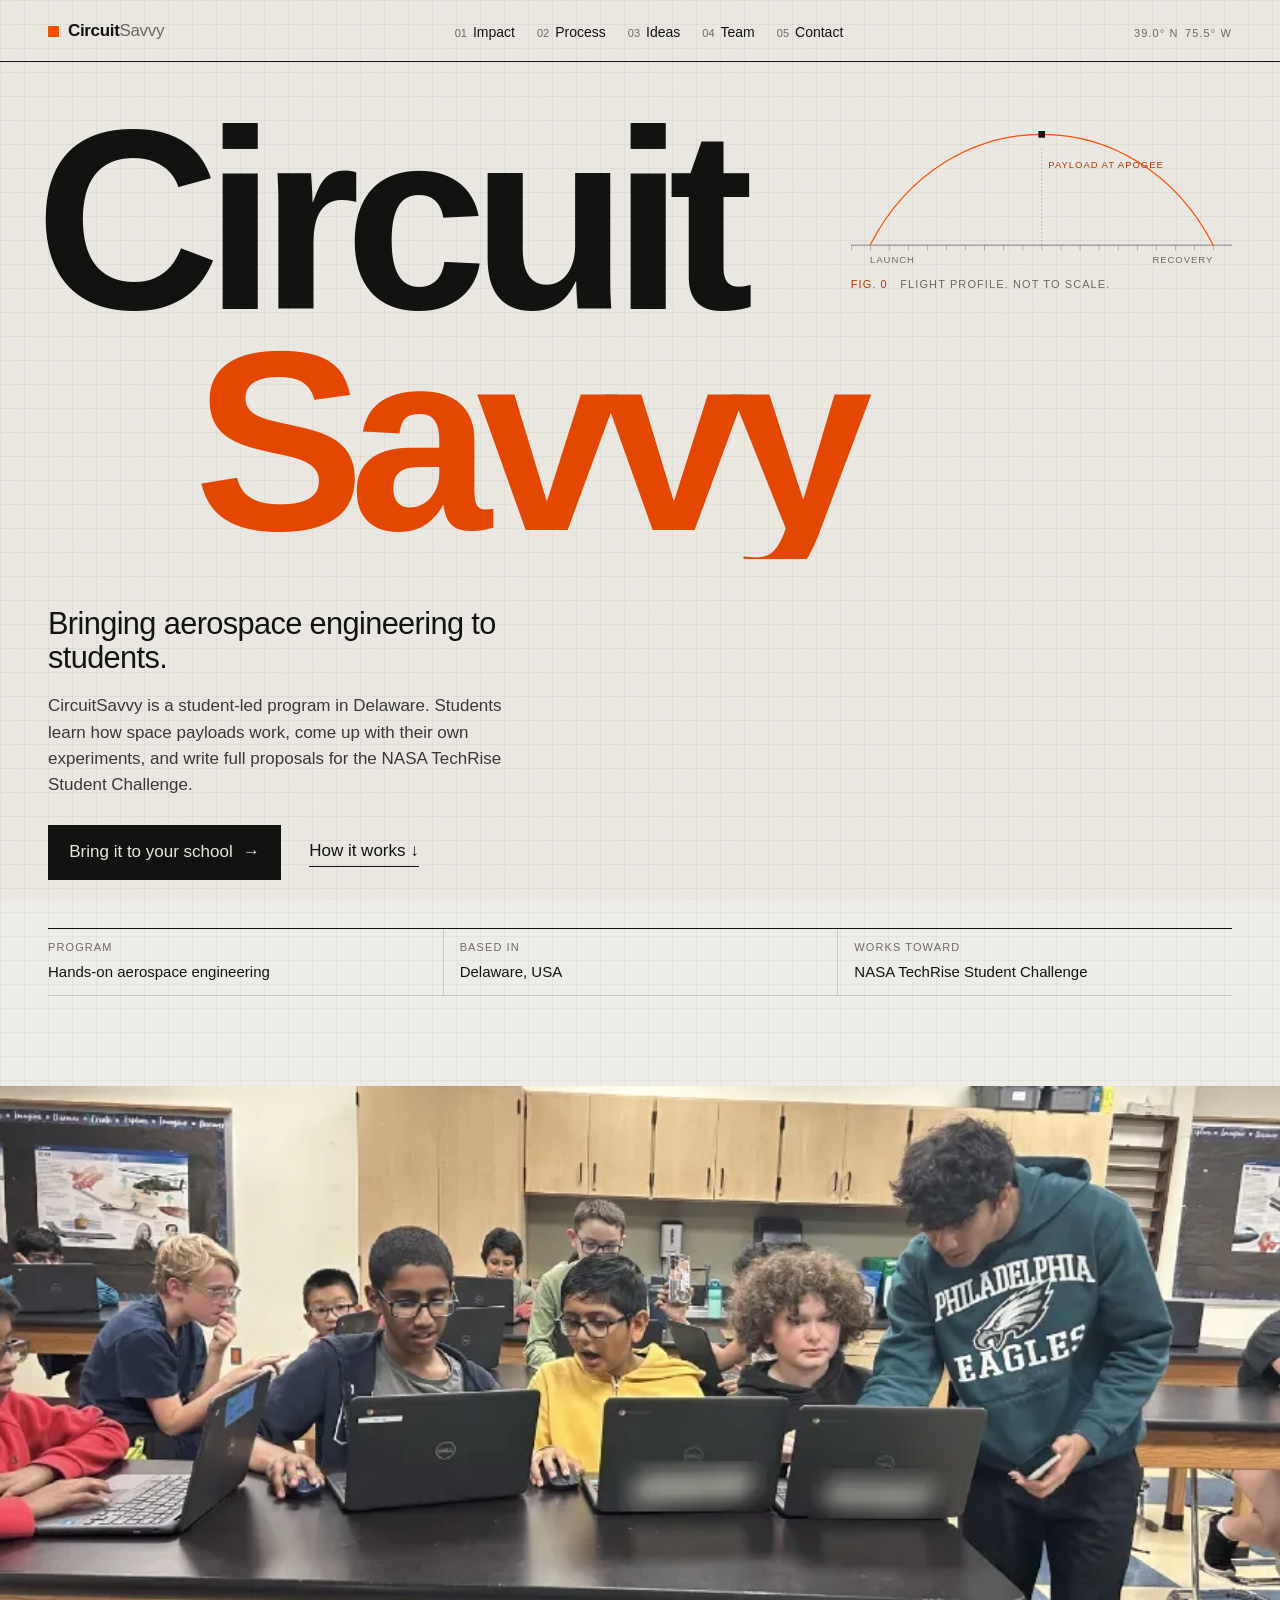
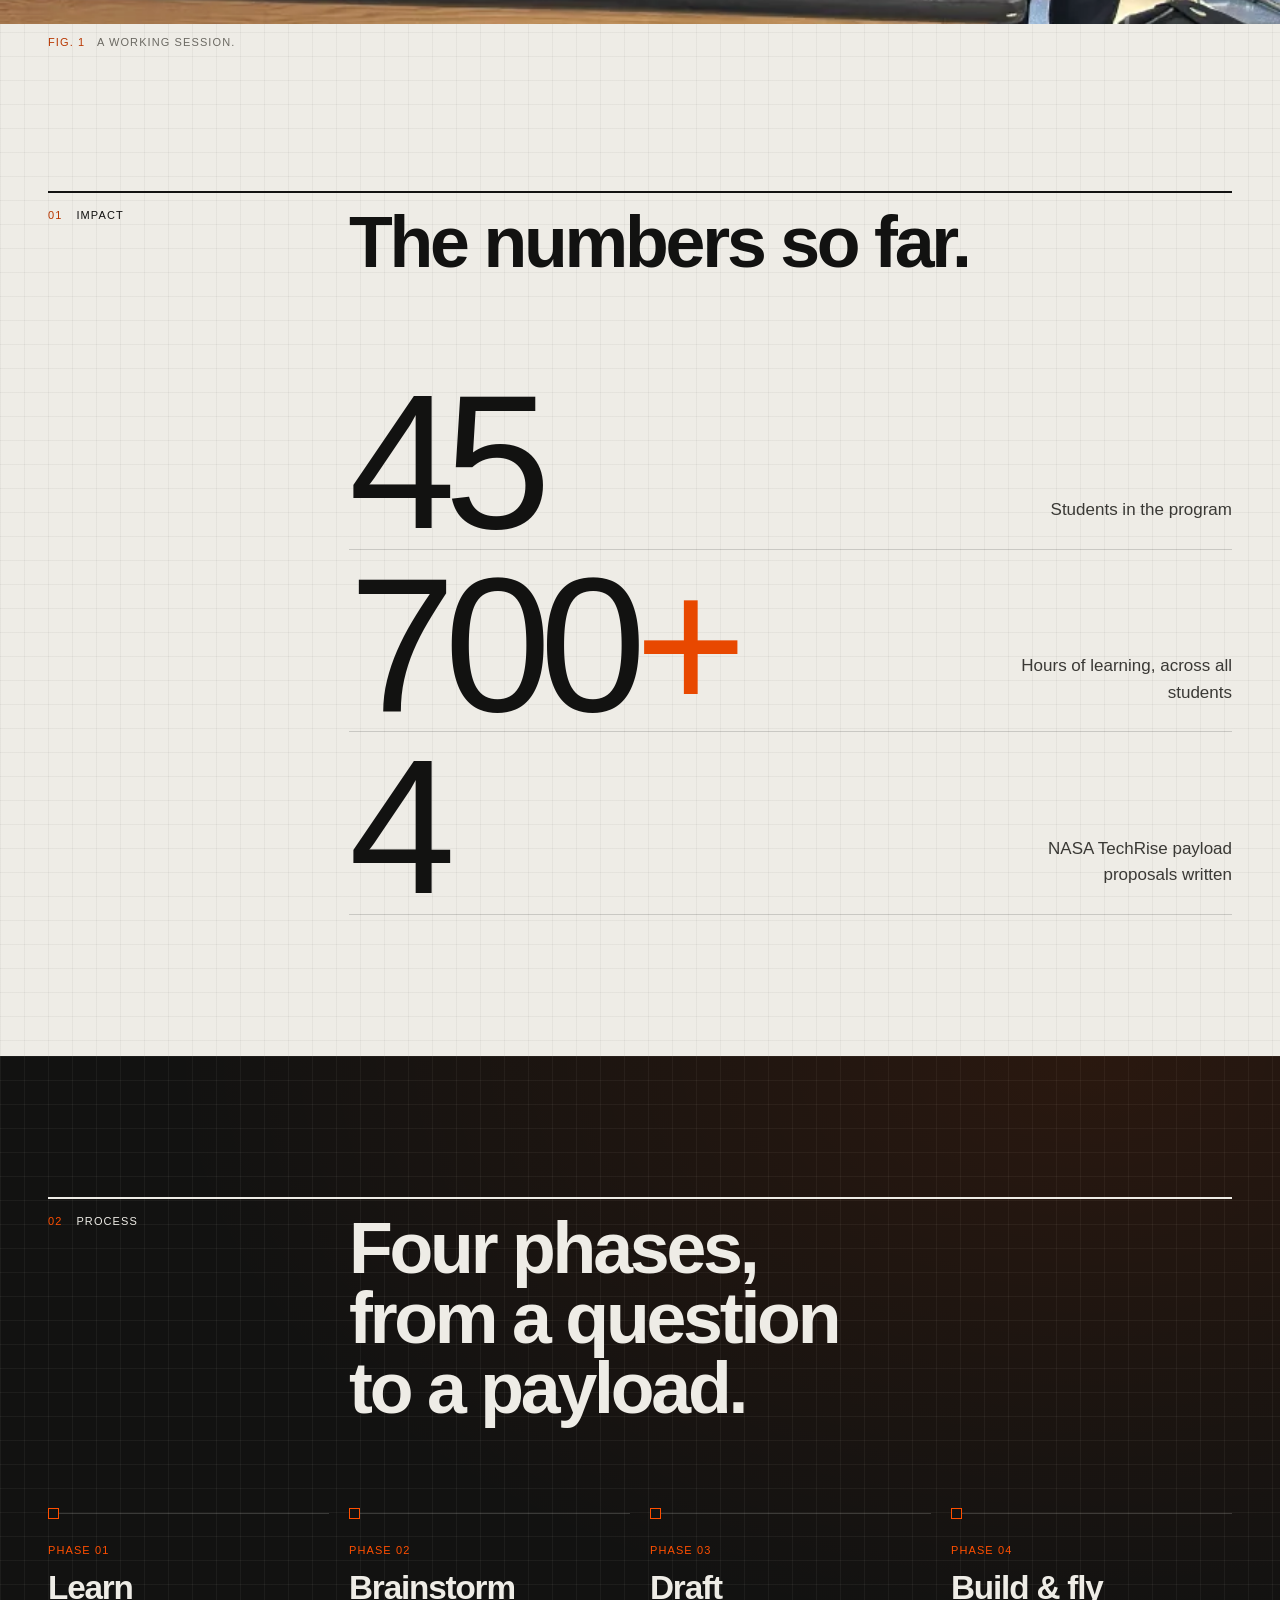
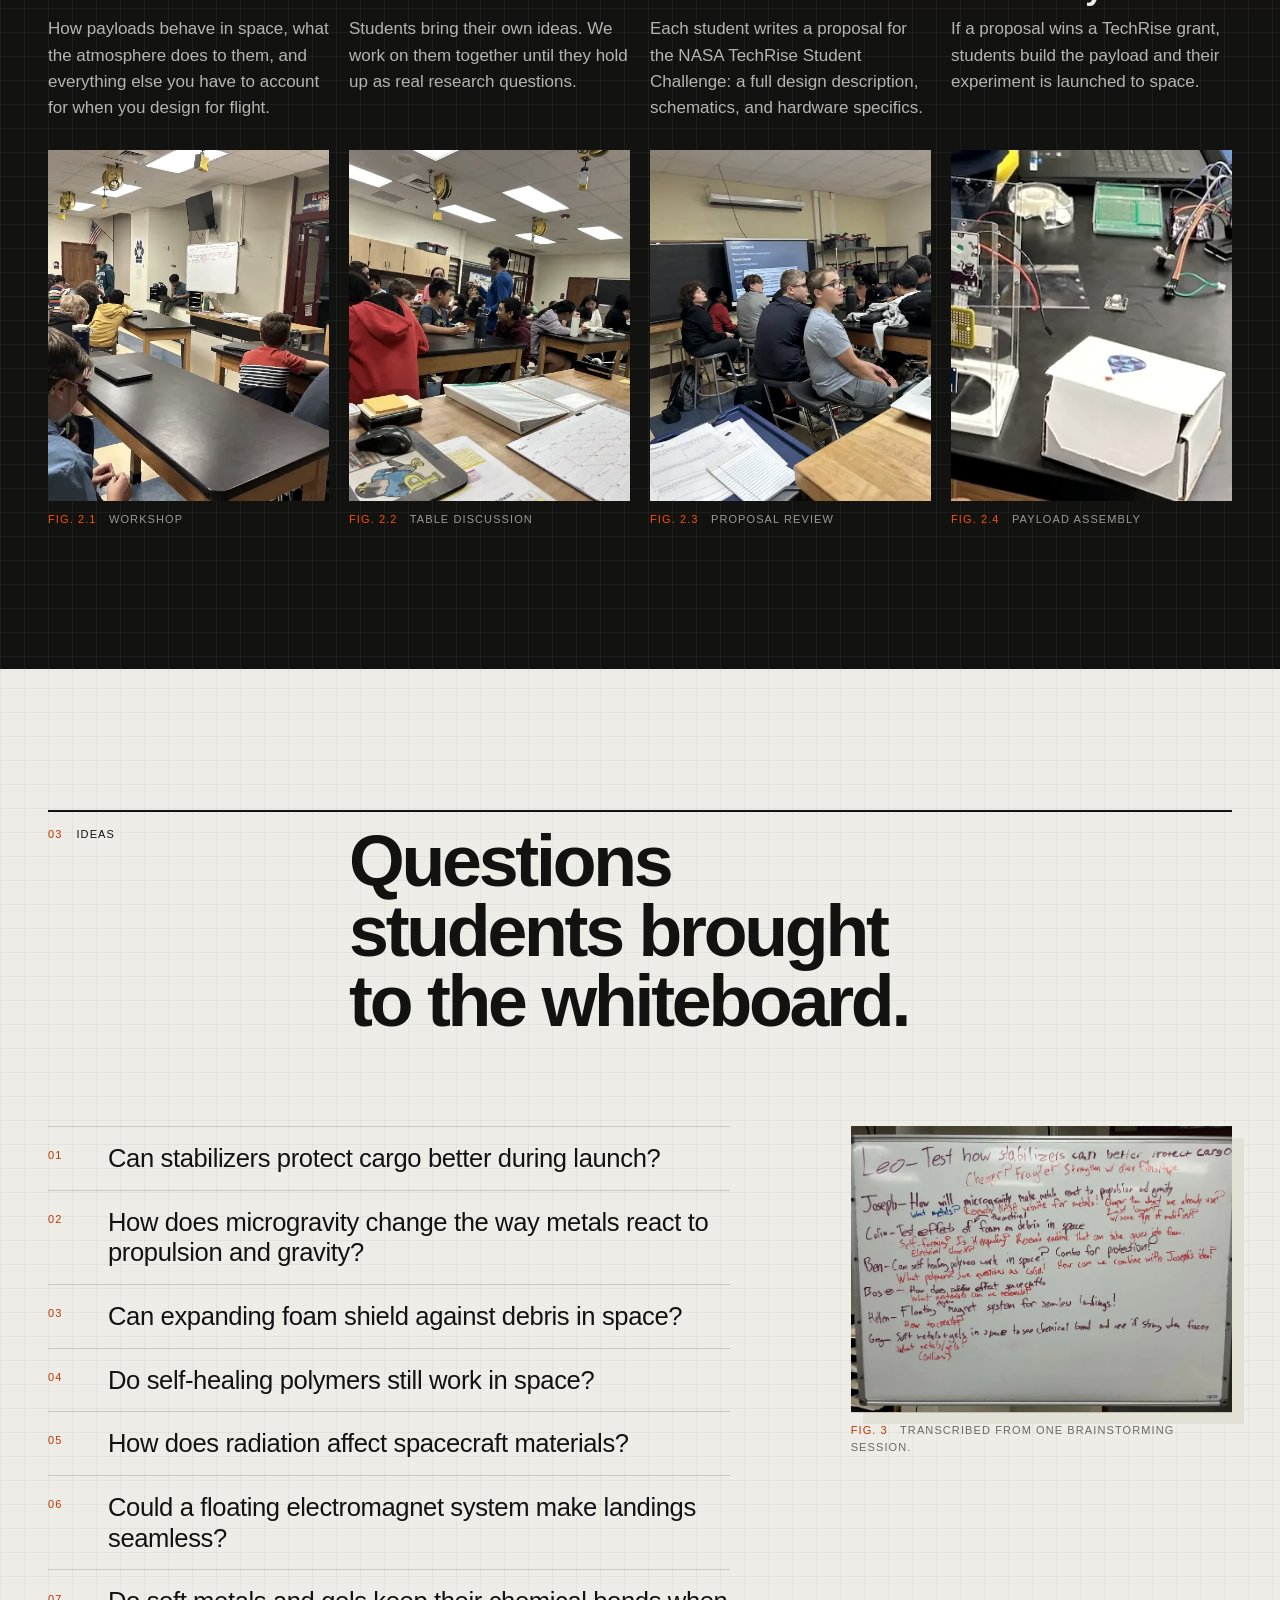
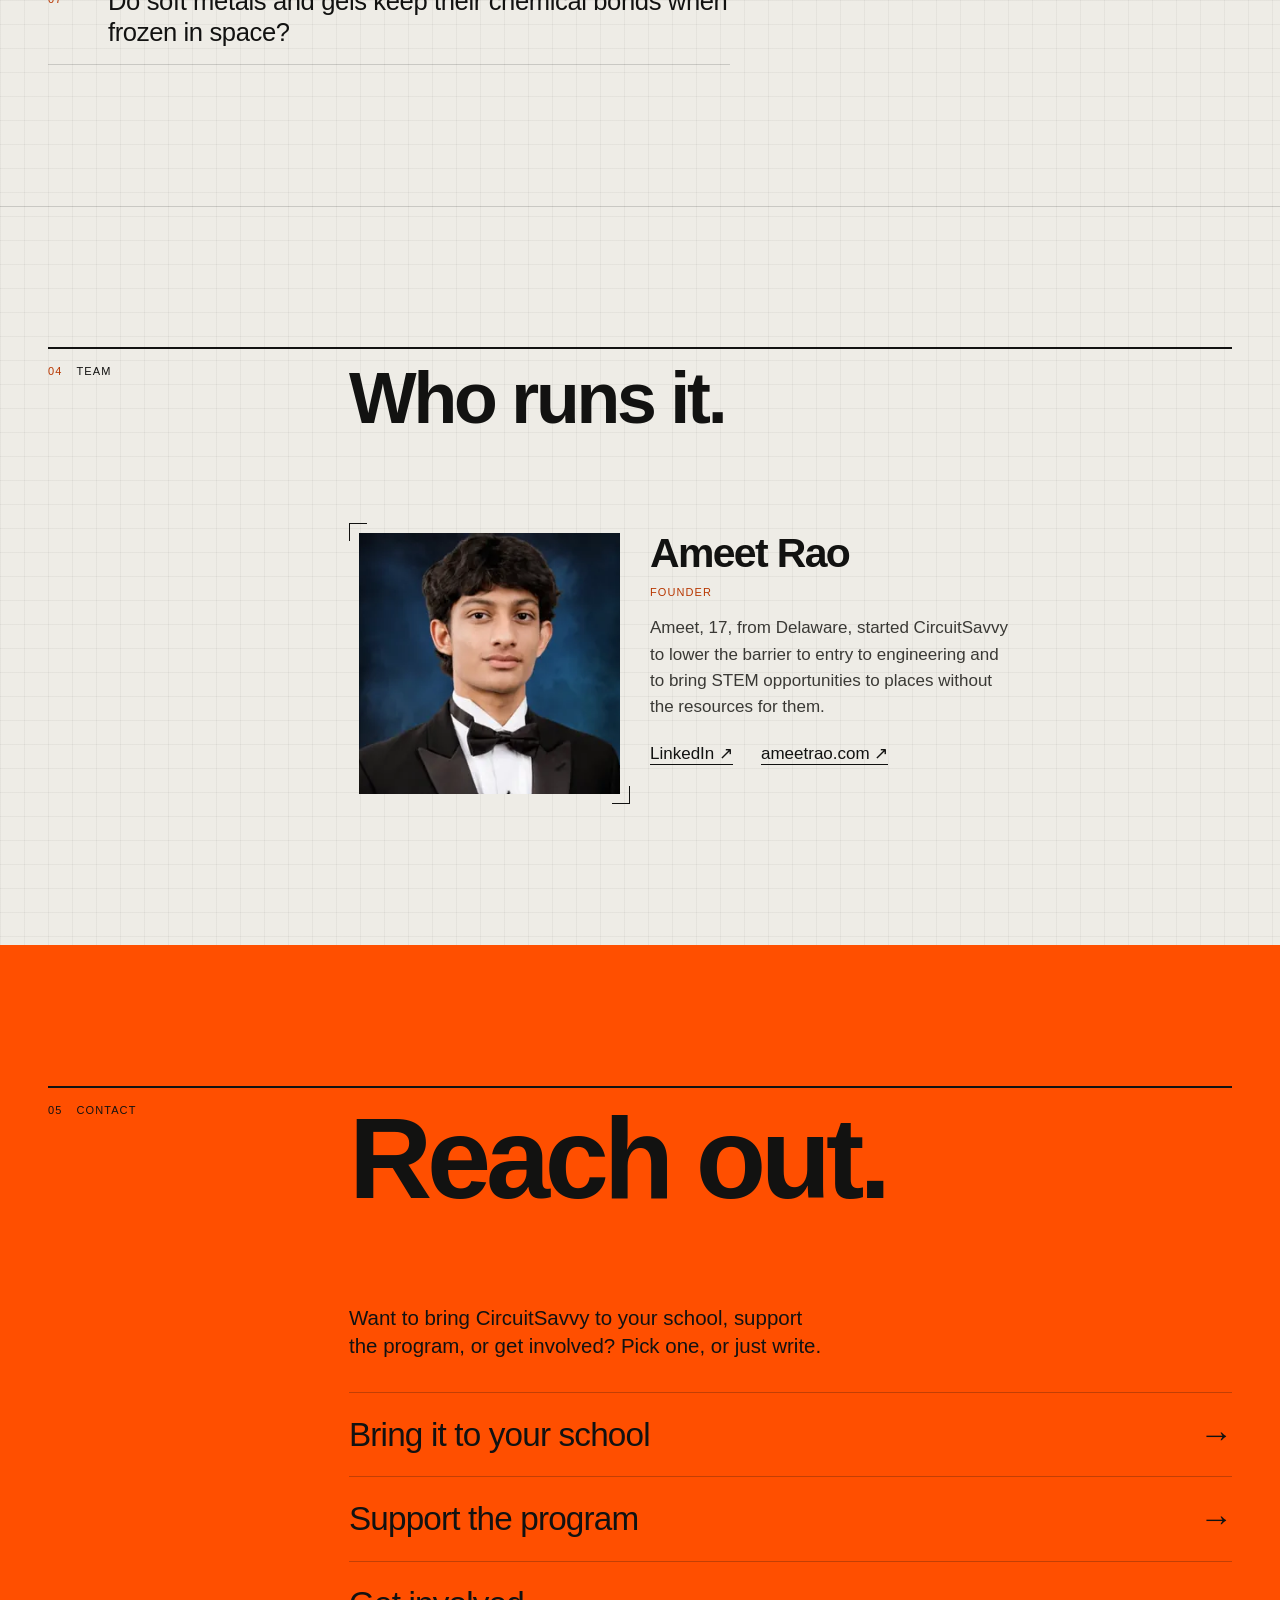
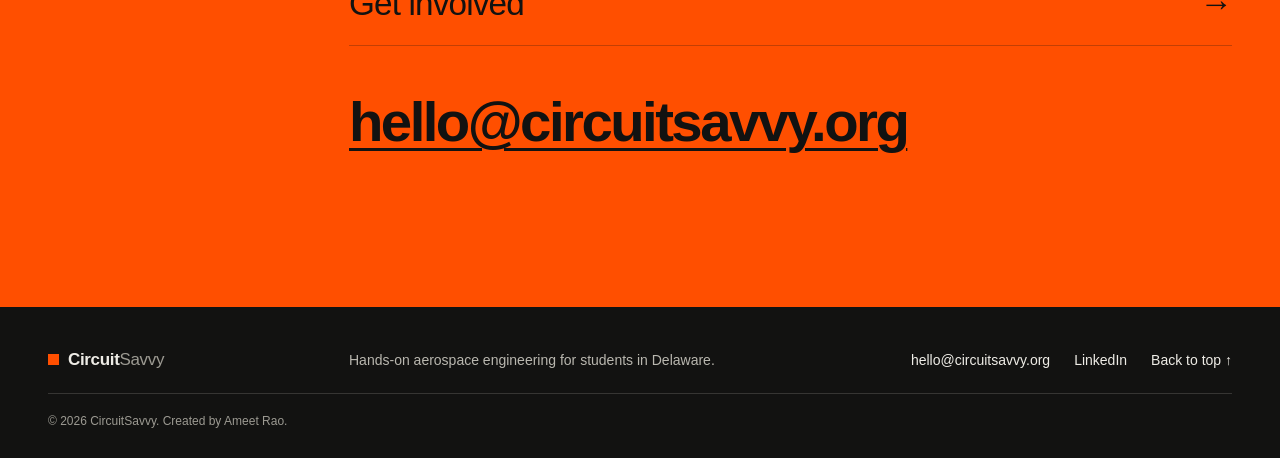
==== site/index.html @ 3d84e0e2 "Add hand-built CircuitSavvy site Static one-page rebuild in site/: Swiss-grid document design set in" ====
<!doctype html>
<html lang="en">
<head>
  <meta charset="utf-8">
  <meta name="viewport" content="width=device-width, initial-scale=1">
  <title>CircuitSavvy — Aerospace engineering for Delaware students</title>
  <meta name="description" content="A student-led program in Delaware teaching hands-on aerospace engineering: 45 students, 700+ hours of learning, and 4 NASA TechRise payload proposals.">
  <link rel="canonical" href="https://circuitsavvy.org/">
  <meta name="theme-color" content="#EEECE6">

  <meta property="og:type" content="website">
  <meta property="og:site_name" content="CircuitSavvy">
  <meta property="og:url" content="https://circuitsavvy.org/">
  <meta property="og:title" content="CircuitSavvy — Aerospace engineering for Delaware students">
  <meta property="og:description" content="45 students, 700+ hours of learning, 4 NASA TechRise payload proposals.">
  <meta property="og:image" content="https://circuitsavvy.org/images/og-card.png">
  <meta property="og:image:width" content="1200">
  <meta property="og:image:height" content="630">
  <meta name="twitter:card" content="summary_large_image">

  <link rel="icon" href="favicon.svg" type="image/svg+xml">
  <link rel="stylesheet" href="styles.css">

  <script type="application/ld+json">
  {
    "@context": "https://schema.org",
    "@type": "EducationalOrganization",
    "name": "CircuitSavvy",
    "url": "https://circuitsavvy.org/",
    "description": "Student-led program in Delaware teaching hands-on aerospace engineering through NASA TechRise payload design.",
    "email": "hello@circuitsavvy.org",
    "areaServed": { "@type": "State", "name": "Delaware" },
    "founder": { "@type": "Person", "name": "Ameet Rao", "url": "https://ameetrao.com" },
    "sameAs": ["https://www.linkedin.com/in/ameetrao"]
  }
  </script>
</head>
<body>
  <a class="skip" href="#main">Skip to content</a>

  <header class="masthead">
    <div class="frame masthead__row">
      <a class="wordmark" href="#top" aria-label="CircuitSavvy, back to top">
        <span class="wordmark__mark" aria-hidden="true"></span>Circuit<span class="wordmark__savvy">Savvy</span>
      </a>
      <nav aria-label="Sections">
        <ol class="nav">
          <li><a href="#impact"><span>01</span>Impact</a></li>
          <li><a href="#process"><span>02</span>Process</a></li>
          <li><a href="#ideas"><span>03</span>Ideas</a></li>
          <li><a href="#team"><span>04</span>Team</a></li>
          <li><a href="#contact"><span>05</span>Contact</a></li>
        </ol>
      </nav>
      <p class="masthead__coords" aria-hidden="true">39.0° N&ensp;75.5° W</p>
    </div>
  </header>

  <main id="main">

    <!-- Hero ------------------------------------------------------------ -->
    <section class="hero" id="top" aria-labelledby="hero-title">
      <div class="frame hero__grid">

        <h1 class="hero__title" id="hero-title">
          <span class="line"><span>Circuit</span></span><span class="line line--savvy"><span>Savvy</span></span>
        </h1>

        <figure class="hero__fig">
          <svg class="trajectory" viewBox="0 0 800 292" role="img" aria-labelledby="fig0-title">
            <title id="fig0-title">Line drawing of a payload's flight path rising from launch to apogee</title>
            <line class="trajectory__ground" x1="0" y1="250" x2="800" y2="250"/>
            <line class="trajectory__ticks" x1="0" y1="256" x2="800" y2="256"/>
            <line class="trajectory__apogee" x1="400" y1="250" x2="400" y2="46"/>
            <path class="trajectory__ghost" d="M40 250 C 200 -60, 600 -60, 760 250"/>
            <path class="trajectory__path" pathLength="1" d="M40 250 C 200 -60, 600 -60, 760 250"/>
            <rect class="trajectory__payload" x="-7" y="-7" width="14" height="14"/>
            <g class="trajectory__labels">
              <text x="40" y="288">Launch</text>
              <text x="414" y="88" class="is-signal">Payload at apogee</text>
              <text x="760" y="288" text-anchor="end">Recovery</text>
            </g>
          </svg>
          <figcaption><span>Fig. 0</span> Flight profile. Not to scale.</figcaption>
        </figure>

        <div class="hero__copy">
          <p class="hero__lede">Bringing aerospace engineering to students.</p>
          <p>CircuitSavvy is a student-led program in Delaware. Students learn how space payloads work, come up with their own experiments, and write full proposals for the NASA TechRise Student Challenge.</p>
          <p class="hero__actions">
            <a class="btn" href="mailto:hello@circuitsavvy.org?subject=Bringing%20CircuitSavvy%20to%20our%20school">Bring it to your school <span aria-hidden="true">→</span></a>
            <a class="link" href="#process">How it works <span aria-hidden="true">↓</span></a>
          </p>
        </div>


        <dl class="spec hero__spec">
          <div><dt>Program</dt><dd>Hands-on aerospace engineering</dd></div>
          <div><dt>Based in</dt><dd>Delaware, USA</dd></div>
          <div><dt>Works toward</dt><dd>NASA TechRise Student Challenge</dd></div>
        </dl>
      </div>
    </section>

    <!-- Photo band ------------------------------------------------------ -->
    <figure class="band">
      <img src="images/laptops-collaborating.webp" width="865" height="649"
           alt="Students working on laptops at a lab bench while an older student leans in to help">
      <figcaption class="frame"><span>Fig. 1</span> A working session.</figcaption>
    </figure>

    <!-- 01 Impact -------------------------------------------------------- -->
    <section class="section" id="impact" aria-labelledby="impact-title">
      <div class="frame">
        <header class="sec-head">
          <p class="sec-head__num"><span>01</span>Impact</p>
          <h2 id="impact-title">The numbers so far.</h2>
        </header>

        <dl class="stats">
          <div class="stat">
            <dt>Students in the program</dt>
            <dd>45</dd>
          </div>
          <div class="stat">
            <dt>Hours of learning, across all students</dt>
            <dd>700<span class="stat__plus">+</span></dd>
          </div>
          <div class="stat">
            <dt>NASA TechRise payload proposals written</dt>
            <dd>4</dd>
          </div>
        </dl>
      </div>
    </section>

    <!-- 02 Process ------------------------------------------------------- -->
    <section class="section section--ink" id="process" aria-labelledby="process-title">
      <div class="frame">
        <header class="sec-head">
          <p class="sec-head__num"><span>02</span>Process</p>
          <h2 id="process-title">Four phases, from a question to a payload.</h2>
        </header>

        <ol class="phases">
          <li class="phase">
            <p class="phase__label">Phase 01</p>
            <h3>Learn</h3>
            <p>How payloads behave in space, what the atmosphere does to them, and everything else you have to account for when you design for flight.</p>
            <figure>
              <img src="images/classroom-workshop.webp" width="865" height="649" loading="lazy"
                   alt="A full classroom of students at lab benches listening to a presenter at the front">
              <figcaption><span>Fig. 2.1</span> Workshop</figcaption>
            </figure>
          </li>
          <li class="phase">
            <p class="phase__label">Phase 02</p>
            <h3>Brainstorm</h3>
            <p>Students bring their own ideas. We work on them together until they hold up as real research questions.</p>
            <figure>
              <img src="images/lab-table-discussion.webp" width="486" height="649" loading="lazy"
                   alt="Students talking through payload ideas around lab tables">
              <figcaption><span>Fig. 2.2</span> Table discussion</figcaption>
            </figure>
          </li>
          <li class="phase">
            <p class="phase__label">Phase 03</p>
            <h3>Draft</h3>
            <p>Each student writes a proposal for the NASA TechRise Student Challenge: a full design description, schematics, and hardware specifics.</p>
            <figure>
              <img src="images/proposal-review.webp" width="486" height="649" loading="lazy"
                   alt="Students watching a presentation on how to structure a research proposal">
              <figcaption><span>Fig. 2.3</span> Proposal review</figcaption>
            </figure>
          </li>
          <li class="phase">
            <p class="phase__label">Phase 04</p>
            <h3>Build &amp; fly</h3>
            <p>If a proposal wins a TechRise grant, students build the payload and their experiment is launched to space.</p>
            <figure>
              <img src="images/payload-assembly.webp" width="630" height="418" loading="lazy"
                   alt="A student assembling a clear acrylic payload frame with a circuit board, next to a small cardboard enclosure">
              <figcaption><span>Fig. 2.4</span> Payload assembly</figcaption>
            </figure>
          </li>
        </ol>
      </div>
    </section>

    <!-- 03 Ideas --------------------------------------------------------- -->
    <section class="section" id="ideas" aria-labelledby="ideas-title">
      <div class="frame">
        <header class="sec-head">
          <p class="sec-head__num"><span>03</span>Ideas</p>
          <h2 id="ideas-title">Questions students brought to the whiteboard.</h2>
        </header>

        <div class="ideas">
          <ol class="ideas__list">
            <li>Can stabilizers protect cargo better during launch?</li>
            <li>How does microgravity change the way metals react to propulsion and gravity?</li>
            <li>Can expanding foam shield against debris in space?</li>
            <li>Do self-healing polymers still work in space?</li>
            <li>How does radiation affect spacecraft materials?</li>
            <li>Could a floating electromagnet system make landings seamless?</li>
            <li>Do soft metals and gels keep their chemical bonds when frozen in space?</li>
          </ol>
          <figure class="ideas__fig">
            <img src="images/whiteboard-ideas.webp" width="865" height="649" loading="lazy"
                 alt="A whiteboard filled with handwritten experiment ideas and follow-up questions in red and black marker">
            <figcaption><span>Fig. 3</span> Transcribed from one brainstorming session.</figcaption>
          </figure>
        </div>
      </div>
    </section>

    <!-- 04 Team ---------------------------------------------------------- -->
    <section class="section section--rule" id="team" aria-labelledby="team-title">
      <div class="frame">
        <header class="sec-head">
          <p class="sec-head__num"><span>04</span>Team</p>
          <h2 id="team-title">Who runs it.</h2>
        </header>

        <article class="person">
          <div class="person__photo">
            <img src="images/ameet-rao.webp" width="345" height="297" loading="lazy" alt="Portrait of Ameet Rao">
          </div>
          <div class="person__body">
            <h3>Ameet Rao</h3>
            <p class="person__role">Founder</p>
            <p>Ameet, 17, from Delaware, started CircuitSavvy to lower the barrier to entry to engineering and to bring STEM opportunities to places without the resources for them.</p>
            <ul class="person__links">
              <li><a class="link" href="https://www.linkedin.com/in/ameetrao" rel="noreferrer">LinkedIn <span aria-hidden="true">↗</span></a></li>
              <li><a class="link" href="https://ameetrao.com" rel="noreferrer">ameetrao.com <span aria-hidden="true">↗</span></a></li>
            </ul>
          </div>
        </article>
      </div>
    </section>

    <!-- 05 Contact ------------------------------------------------------- -->
    <section class="section section--signal" id="contact" aria-labelledby="contact-title">
      <div class="frame">
        <header class="sec-head">
          <p class="sec-head__num"><span>05</span>Contact</p>
          <h2 id="contact-title">Reach out.</h2>
        </header>

        <div class="contact">
          <p class="contact__intro">Want to bring CircuitSavvy to your school, support the program, or get involved? Pick one, or just write.</p>
          <ul class="contact__list">
            <li><a href="mailto:hello@circuitsavvy.org?subject=Bringing%20CircuitSavvy%20to%20our%20school">Bring it to your school <span aria-hidden="true">→</span></a></li>
            <li><a href="mailto:hello@circuitsavvy.org?subject=Supporting%20CircuitSavvy">Support the program <span aria-hidden="true">→</span></a></li>
            <li><a href="mailto:hello@circuitsavvy.org?subject=Getting%20involved%20with%20CircuitSavvy">Get involved <span aria-hidden="true">→</span></a></li>
          </ul>
          <p class="contact__email"><a href="mailto:hello@circuitsavvy.org">hello@circuitsavvy.org</a></p>
        </div>
      </div>
    </section>
  </main>

  <footer class="footer">
    <div class="frame footer__grid">
      <p class="wordmark wordmark--footer"><span class="wordmark__mark" aria-hidden="true"></span>Circuit<span class="wordmark__savvy">Savvy</span></p>
      <p>Hands-on aerospace engineering for students in Delaware.</p>
      <ul class="footer__links">
        <li><a href="mailto:hello@circuitsavvy.org">hello@circuitsavvy.org</a></li>
        <li><a href="https://www.linkedin.com/in/ameetrao" rel="noreferrer">LinkedIn</a></li>
        <li><a href="#top">Back to top ↑</a></li>
      </ul>
      <p class="footer__legal">© 2026 CircuitSavvy. Created by Ameet Rao.</p>
    </div>
  </footer>
</body>
</html>
---- site/styles.css ----
/* CircuitSavvy
   Swiss-grid technical document: paper, ink, one signal orange.
   Everything is set in Helvetica Neue. */

:root {
  --paper: #EEECE6;
  --paper-deep: #E3E0D6;
  --ink: #121211;
  --ink-soft: #3A3935;
  --ink-mute: #6B6962;
  --signal: #FF4F00;        /* international orange: large type, fills, strokes */
  --signal-text: #B83700;   /* orange for small text on paper (AA contrast) */
  --signal-display: #E84800; /* orange for large type on paper (3:1) */
  --rule: rgb(18 18 17 / 0.16);
  --grid: rgb(18 18 17 / 0.045);

  --font: "Helvetica Neue", Helvetica, "Nimbus Sans", Arial, sans-serif;

  --gutter: clamp(16px, 4vw, 48px);
  --frame: 1320px;
  --section-pad: clamp(72px, 11vw, 160px);

  --ease-out: cubic-bezier(0.16, 1, 0.3, 1);
}

/* Reset ---------------------------------------------------------------- */
*, *::before, *::after { box-sizing: border-box; }
html { -webkit-text-size-adjust: 100%; scroll-behavior: smooth; }
body, h1, h2, h3, p, ol, ul, dl, dd, figure { margin: 0; }
ol, ul { padding: 0; list-style: none; }
img, svg { display: block; max-width: 100%; }
img { height: auto; }
a { color: inherit; }

/* Base ------------------------------------------------------------------ */
body {
  font-family: var(--font);
  font-size: 1.0625rem;
  line-height: 1.55;
  color: var(--ink);
  background-color: var(--paper);
  /* 24px graph-paper grid */
  background-image:
    linear-gradient(var(--grid) 1px, transparent 1px),
    linear-gradient(90deg, var(--grid) 1px, transparent 1px);
  background-size: 24px 24px;
  -webkit-font-smoothing: antialiased;
  text-rendering: optimizeLegibility;
  overflow-x: hidden;
}

/* Paper grain over everything, never intercepts clicks. */
body::after {
  content: "";
  position: fixed;
  inset: 0;
  z-index: 100;
  pointer-events: none;
  opacity: 0.28;
  mix-blend-mode: multiply;
  background-image: url("data:image/svg+xml,%3Csvg xmlns='http://www.w3.org/2000/svg' width='180' height='180'%3E%3Cfilter id='n'%3E%3CfeTurbulence type='fractalNoise' baseFrequency='.85' numOctaves='3' stitchTiles='stitch'/%3E%3CfeColorMatrix values='0 0 0 0 0.5 0 0 0 0 0.48 0 0 0 0 0.44 0 0 0 .5 0'/%3E%3C/filter%3E%3Crect width='100%25' height='100%25' filter='url(%23n)'/%3E%3C/svg%3E");
}

::selection { background: var(--signal); color: var(--ink); }

:focus-visible {
  outline: 2px solid var(--signal);
  outline-offset: 3px;
}

.frame {
  width: 100%;
  max-width: calc(var(--frame) + var(--gutter) * 2);
  margin-inline: auto;
  padding-inline: var(--gutter);
}

.skip {
  position: absolute;
  left: var(--gutter);
  top: -100px;
  z-index: 200;
  padding: 10px 14px;
  background: var(--ink);
  color: var(--paper);
  font-weight: 500;
  text-decoration: none;
}
.skip:focus { top: 12px; }

/* Shared type ----------------------------------------------------------- */
.label,
.spec dt,
.sec-head__num,
figcaption,
.phase__label,
.person__role,
.masthead__coords {
  font-size: 0.6875rem;
  font-weight: 500;
  letter-spacing: 0.1em;
  text-transform: uppercase;
}

figcaption { color: var(--ink-mute); margin-top: 10px; }
figcaption span {
  color: var(--signal-text);
  margin-right: 0.75em;
}

.link {
  text-decoration: none;
  font-weight: 500;
  background: linear-gradient(currentColor, currentColor) 0 100% / 100% 1px no-repeat;
  padding-bottom: 2px;
  transition: background-size 0.35s var(--ease-out), color 0.2s;
}
.link:hover { background-size: 0 1px; background-position: 100% 100%; }

.btn {
  display: inline-flex;
  align-items: center;
  gap: 0.6em;
  padding: 0.85em 1.25em;
  background: var(--ink);
  color: var(--paper);
  font-weight: 500;
  text-decoration: none;
  transition: background-color 0.2s;
}
.btn span { transition: transform 0.3s var(--ease-out); }
.btn:hover { background: var(--signal); color: var(--ink); }
.btn:hover span { transform: translateX(4px); }

/* Masthead -------------------------------------------------------------- */
.masthead {
  position: relative;
  padding-block: 18px;
}
.masthead::after {           /* hairline that draws in on load */
  content: "";
  position: absolute;
  left: 0; right: 0; bottom: 0;
  height: 1px;
  background: var(--ink);
  transform-origin: left;
  animation: draw-x 1.1s var(--ease-out) both;
}
.masthead__row {
  display: flex;
  flex-wrap: wrap;
  align-items: baseline;
  justify-content: space-between;
  gap: 12px 32px;
}

.wordmark {
  display: inline-flex;
  align-items: center;
  font-size: 1.0625rem;
  font-weight: 700;
  letter-spacing: -0.02em;
  text-decoration: none;
}
.wordmark__mark {
  width: 11px;
  height: 11px;
  margin-right: 9px;
  background: var(--signal);
}
.wordmark__savvy { color: var(--ink-mute); font-weight: 400; }

.nav {
  display: flex;
  flex-wrap: wrap;
  gap: 6px 22px;
  font-size: 0.875rem;
  font-weight: 500;
}
.nav a {
  text-decoration: none;
  display: inline-flex;
  gap: 6px;
  align-items: baseline;
}
.nav span {
  font-size: 0.6875rem;
  color: var(--ink-mute);
  font-variant-numeric: tabular-nums;
  transition: color 0.2s;
}
.nav a:hover span { color: var(--signal-text); }
.nav a:hover { text-decoration: underline; text-underline-offset: 4px; text-decoration-thickness: 1px; }

.masthead__coords { color: var(--ink-mute); }

/* Hero ------------------------------------------------------------------ */
.hero { padding-block: clamp(28px, 5vw, 56px) clamp(48px, 7vw, 96px); }

.hero__grid {
  display: grid;
  grid-template-columns: repeat(12, minmax(0, 1fr));
  column-gap: 20px;
  row-gap: clamp(28px, 4vw, 48px);
}

.spec {
  grid-column: 1 / -1;
  display: grid;
  grid-template-columns: repeat(3, minmax(0, 1fr));
  border-top: 1px solid var(--ink);
  border-bottom: 1px solid var(--rule);
  animation: rise 0.8s var(--ease-out) 0.8s both;
}
.spec > div { padding: 10px 16px 12px 0; }
.spec > div + div { border-left: 1px solid var(--rule); padding-left: 16px; }
.spec dt { color: var(--ink-mute); }
.spec dd { font-size: 0.9375rem; font-weight: 500; margin-top: 4px; }

.hero__title {
  grid-column: 1 / -1;
  grid-row: 1;
  font-size: clamp(4.25rem, 21vw, 16rem);
  font-weight: 700;
  line-height: 0.8;
  letter-spacing: -0.06em;
  margin-left: -0.05em;       /* optical alignment of the C to the grid edge */
}
.hero__title .line {
  display: block;
  overflow: hidden;
  padding-bottom: 0.06em;     /* keep descender-free clipping from biting the baseline */
}
.hero__title .line > span {
  display: inline-block;
  animation: line-up 1.1s var(--ease-out) both;
}
.hero__title .line:first-child > span { animation-delay: 0.15s; }
.line--savvy { color: var(--signal-display); padding-left: 0.62em; }
.line--savvy > span { animation-delay: 0.3s; }

.hero__copy {
  grid-column: 1 / span 5;
  grid-row: 2;
  display: grid;
  gap: 18px;
  align-content: start;
  color: var(--ink-soft);
  max-width: 34rem;
  animation: rise 0.9s var(--ease-out) 0.55s both;
}
.hero__lede {
  color: var(--ink);
  font-size: clamp(1.5rem, 2.4vw, 2rem);
  line-height: 1.12;
  font-weight: 500;
  letter-spacing: -0.02em;
}
.hero__actions {
  display: flex;
  flex-wrap: wrap;
  align-items: center;
  gap: 16px 28px;
  margin-top: 8px;
  color: var(--ink);
}

.hero__fig {
  grid-column: 7 / -1;
  grid-row: 2;
  align-self: end;
}
@media (min-width: 1100px) {
  /* Wide screens: the drawing sits in the space right of "Circuit". */
  .hero__fig {
    grid-column: 9 / -1;
    grid-row: 1;
    align-self: start;
    margin-top: 0.5rem;
  }
}

/* Flight-profile drawing */
.trajectory { width: 100%; height: auto; overflow: visible; }
.trajectory__ground { stroke: var(--ink); stroke-width: 1; }
.trajectory__ticks { stroke: var(--ink); stroke-width: 10; stroke-dasharray: 1 39; opacity: 0.5; }
.trajectory__apogee { stroke: var(--ink-mute); stroke-width: 1; stroke-dasharray: 3 5; }
.trajectory__ghost { fill: none; stroke: var(--rule); stroke-width: 1; stroke-dasharray: 2 6; }
.trajectory__path {
  fill: none;
  stroke: var(--signal);
  stroke-width: 2.5;
  stroke-dasharray: 1;
  stroke-dashoffset: 0;
  animation: draw-path 1.8s linear 0.6s both;
}
.trajectory__payload {
  fill: var(--ink);
  offset-path: path("M40 250 C 200 -60, 600 -60, 760 250");
  offset-distance: 50%;
  offset-rotate: 0deg;
  animation: fly 1.8s linear 0.6s both;
}
.trajectory__labels text {
  font-family: var(--font);
  font-size: 20px;            /* SVG units: renders ~11px at the drawing's usual width */
  font-weight: 500;
  letter-spacing: 0.1em;
  text-transform: uppercase;
  fill: var(--ink-mute);
}
.trajectory__labels .is-signal {
  fill: var(--signal-text);
  animation: fade 0.6s ease 1.5s both;
}

/* Photo band ------------------------------------------------------------ */
.band { margin-bottom: 0; }
.band img {
  width: 100%;
  height: clamp(260px, 42vw, 620px);
  object-fit: cover;
  object-position: 50% 45%;
  filter: saturate(0.9) contrast(1.02);
}
.band figcaption { margin-top: 10px; }

/* Sections -------------------------------------------------------------- */
.section { padding-block: var(--section-pad); position: relative; }
.section--rule { border-top: 1px solid var(--rule); }

.sec-head {
  display: grid;
  grid-template-columns: repeat(12, minmax(0, 1fr));
  column-gap: 20px;
  row-gap: 18px;
  padding-top: 14px;
  border-top: 2px solid currentColor;
  margin-bottom: clamp(48px, 7vw, 96px);
}
.sec-head__num {
  grid-column: 1 / span 3;
  display: flex;
  gap: 14px;
  align-items: baseline;
}
.sec-head__num span {
  color: var(--signal-text);
  font-variant-numeric: tabular-nums;
}
.sec-head h2 {
  grid-column: 4 / -1;
  font-size: clamp(2.25rem, 5.6vw, 5rem);
  font-weight: 700;
  line-height: 0.98;
  letter-spacing: -0.045em;
  max-width: 16ch;
  text-wrap: balance;
}

/* 01 Impact ------------------------------------------------------------- */
.stats {
  display: grid;
  grid-template-columns: repeat(12, minmax(0, 1fr));
  column-gap: 20px;
}
.stat {
  grid-column: 4 / -1;
  display: grid;
  grid-template-columns: minmax(0, 1fr) auto;
  align-items: end;
  gap: 24px;
  padding-block: 18px 10px;
  border-bottom: 1px solid var(--rule);
}
.stat dt {
  order: 2;
  color: var(--ink-soft);
  max-width: 16rem;
  text-align: right;
  padding-bottom: 0.9em;
}
.stat dd {
  order: 1;
  font-size: clamp(5rem, 15vw, 13rem);
  font-weight: 300;
  line-height: 0.8;
  letter-spacing: -0.06em;
  font-variant-numeric: tabular-nums;
}
.stat__plus { color: var(--signal-display); font-weight: 400; }

/* 02 Process (ink) ------------------------------------------------------ */
.section--ink {
  --rule: rgb(238 236 230 / 0.18);
  --ink-mute: #9C9A92;
  --signal-text: var(--signal);
  color: var(--paper);
  background-color: var(--ink);
  background-image:
    radial-gradient(120% 80% at 85% 0%, rgb(255 79 0 / 0.10), transparent 60%),
    linear-gradient(rgb(238 236 230 / 0.05) 1px, transparent 1px),
    linear-gradient(90deg, rgb(238 236 230 / 0.05) 1px, transparent 1px);
  background-size: auto, 24px 24px, 24px 24px;
}

.phases {
  display: grid;
  grid-template-columns: repeat(4, minmax(0, 1fr));
  gap: 20px;
  counter-reset: phase;
}
.phase {
  position: relative;
  display: flex;
  flex-direction: column;
  gap: 12px;
  padding-top: 28px;
  border-top: 1px solid var(--rule);
}
.phase::before {             /* node on the timeline */
  content: "";
  position: absolute;
  top: -6px;
  left: 0;
  width: 11px;
  height: 11px;
  background: var(--ink);
  border: 1.5px solid var(--signal);
  transition: background-color 0.25s;
}
.phase:hover::before { background: var(--signal); }
.phase__label { color: var(--signal); }
.phase h3 {
  font-size: clamp(1.75rem, 2.6vw, 2.5rem);
  font-weight: 700;
  letter-spacing: -0.035em;
  line-height: 1;
}
.phase > p:not(.phase__label) { color: rgb(238 236 230 / 0.74); max-width: 30ch; }
.phase figure { margin-top: auto; padding-top: 16px; }
.phase img {
  width: 100%;
  aspect-ratio: 4 / 5;
  object-fit: cover;
  filter: grayscale(0.25) contrast(1.05);
  transition: filter 0.4s ease;
}
.phase:hover img { filter: none; }

/* 03 Ideas -------------------------------------------------------------- */
.ideas {
  display: grid;
  grid-template-columns: repeat(12, minmax(0, 1fr));
  column-gap: 20px;
  row-gap: 48px;
}
.ideas__list {
  grid-column: 1 / span 7;
  counter-reset: idea;
}
.ideas__list li {
  counter-increment: idea;
  display: grid;
  grid-template-columns: 3.25rem minmax(0, 1fr);
  gap: 8px;
  padding-block: 16px;
  border-bottom: 1px solid var(--rule);
  font-size: clamp(1.25rem, 2vw, 1.625rem);
  line-height: 1.2;
  letter-spacing: -0.015em;
  font-weight: 500;
}
.ideas__list li:first-child { border-top: 1px solid var(--rule); }
.ideas__list li::before {
  content: counter(idea, decimal-leading-zero);
  font-size: 0.6875rem;
  font-weight: 500;
  letter-spacing: 0.1em;
  color: var(--signal-text);
  padding-top: 0.55em;
  font-variant-numeric: tabular-nums;
}
.ideas__fig {
  grid-column: 9 / -1;
  align-self: start;
  position: sticky;
  top: 24px;
}
.ideas__fig img { width: 100%; box-shadow: 0 1px 0 var(--rule), 12px 12px 0 var(--paper-deep); }

/* 04 Team --------------------------------------------------------------- */
.person {
  display: grid;
  grid-template-columns: repeat(12, minmax(0, 1fr));
  column-gap: 20px;
  row-gap: 28px;
}
.person__photo {
  grid-column: 4 / span 3;
  position: relative;
  padding: 10px;
}
/* crop marks */
.person__photo::before,
.person__photo::after {
  content: "";
  position: absolute;
  width: 18px;
  height: 18px;
  border: 0 solid var(--ink);
}
.person__photo::before { top: 0; left: 0; border-top-width: 1px; border-left-width: 1px; }
.person__photo::after { bottom: 0; right: 0; border-bottom-width: 1px; border-right-width: 1px; }
.person__photo img { width: 100%; aspect-ratio: 1; object-fit: cover; object-position: 50% 30%; }

.person__body {
  grid-column: 7 / span 5;
  display: grid;
  gap: 14px;
  align-content: start;
  padding-top: 10px;
}
.person h3 {
  font-size: clamp(2rem, 3.2vw, 2.75rem);
  font-weight: 700;
  letter-spacing: -0.04em;
  line-height: 1;
}
.person__role { color: var(--signal-text); margin-top: -4px; }
.person__body > p:not(.person__role) { color: var(--ink-soft); max-width: 38ch; }
.person__links { display: flex; flex-wrap: wrap; gap: 10px 28px; margin-top: 6px; }

/* 05 Contact (signal) --------------------------------------------------- */
.section--signal {
  --rule: rgb(18 18 17 / 0.25);
  --signal-text: var(--ink);
  --ink-mute: rgb(18 18 17 / 0.7);
  background: var(--signal);
  color: var(--ink);
}
.section--signal .sec-head h2 { font-size: clamp(3rem, 9vw, 8.5rem); }

.contact {
  display: grid;
  grid-template-columns: repeat(12, minmax(0, 1fr));
  column-gap: 20px;
  row-gap: 32px;
}
.contact__intro {
  grid-column: 4 / span 5;
  font-size: clamp(1.125rem, 1.6vw, 1.375rem);
  line-height: 1.35;
  font-weight: 500;
}
.contact__list { grid-column: 4 / -1; }
.contact__list a {
  display: flex;
  justify-content: space-between;
  align-items: baseline;
  padding-block: 16px;
  border-bottom: 1px solid var(--rule);
  font-size: clamp(1.375rem, 2.6vw, 2.25rem);
  font-weight: 500;
  letter-spacing: -0.025em;
  text-decoration: none;
  transition: padding-left 0.35s var(--ease-out);
}
.contact__list li:first-child a { border-top: 1px solid var(--rule); }
.contact__list a span { transition: transform 0.35s var(--ease-out); }
.contact__list a:hover { padding-left: 14px; }
.contact__list a:hover span { transform: translateX(6px); }

.contact__email {
  grid-column: 4 / -1;
  font-size: clamp(1.5rem, 4.4vw, 4rem);
  font-weight: 700;
  letter-spacing: -0.045em;
  overflow-wrap: anywhere;
}
.contact__email a { text-decoration: underline; text-decoration-thickness: 0.06em; text-underline-offset: 0.12em; }
.contact__email a:hover { color: var(--paper); }
.section--signal :focus-visible { outline-color: var(--ink); }

/* Footer ---------------------------------------------------------------- */
.footer {
  background: var(--ink);
  color: var(--paper);
  padding-block: 40px 28px;
  font-size: 0.875rem;
}
.footer__grid {
  display: grid;
  grid-template-columns: repeat(12, minmax(0, 1fr));
  column-gap: 20px;
  row-gap: 20px;
  align-items: baseline;
}
.wordmark--footer { grid-column: 1 / span 3; }
.wordmark--footer .wordmark__savvy { color: #9C9A92; }
.footer__grid > p:nth-child(2) { grid-column: 4 / span 4; color: #B9B7AF; }
.footer__links { grid-column: 8 / -1; display: flex; flex-wrap: wrap; gap: 8px 24px; justify-content: flex-end; }
.footer__links a { text-decoration: none; }
.footer__links a:hover { color: var(--signal); }
.footer__legal {
  grid-column: 1 / -1;
  padding-top: 18px;
  border-top: 1px solid rgb(238 236 230 / 0.16);
  color: #9C9A92;
  font-size: 0.75rem;
}

/* Motion ---------------------------------------------------------------- */
@keyframes draw-x { from { transform: scaleX(0); } }
@keyframes line-up { from { transform: translateY(105%); } }
@keyframes rise { from { opacity: 0; transform: translateY(14px); } }
@keyframes fade { from { opacity: 0; } }
@keyframes draw-path { from { stroke-dashoffset: 1; } }
@keyframes fly {
  from { offset-distance: 0%; }
  50%, to { offset-distance: 50%; }
}

@media (prefers-reduced-motion: reduce) {
  *, *::before, *::after {
    animation: none !important;
    transition: none !important;
  }
  html { scroll-behavior: auto; }
}

/* Responsive ------------------------------------------------------------ */
@media (max-width: 1024px) {
  .hero__copy { grid-column: 1 / span 6; }
  .hero__fig { grid-column: 7 / -1; }
  .phases { grid-template-columns: repeat(2, minmax(0, 1fr)); row-gap: 56px; }
  .ideas__list { grid-column: 1 / -1; }
  .ideas__fig { grid-column: 1 / span 8; position: static; }
}

@media (max-width: 760px) {
  body { font-size: 1rem; }
  .masthead__coords { display: none; }
  .nav { gap: 4px 16px; font-size: 0.8125rem; }

  .spec { grid-template-columns: 1fr; }
  .spec > div + div { border-left: 0; padding-left: 0; border-top: 1px solid var(--rule); }
  .spec > div { padding: 8px 0; display: flex; justify-content: space-between; gap: 16px; }
  .spec dd { margin: 0; text-align: right; }

  .line--savvy { padding-left: 0.3em; }
  .hero__copy, .hero__fig { grid-column: 1 / -1; }
  .hero__fig { grid-row: 3; }
  .trajectory__labels text { font-size: 25px; }

  .sec-head__num, .sec-head h2 { grid-column: 1 / -1; }

  .stat { grid-column: 1 / -1; grid-template-columns: 1fr; gap: 6px; }
  .stat dt { order: 2; text-align: left; padding: 0 0 8px; }

  .phases { grid-template-columns: 1fr; }
  .phase img { aspect-ratio: 4 / 3; }

  .ideas__fig { grid-column: 1 / -1; }

  .person__photo { grid-column: 1 / span 8; }
  .person__body { grid-column: 1 / -1; }

  .contact__intro, .contact__list, .contact__email { grid-column: 1 / -1; }

  .wordmark--footer, .footer__grid > p:nth-child(2), .footer__links { grid-column: 1 / -1; }
  .footer__links { justify-content: flex-start; }
}
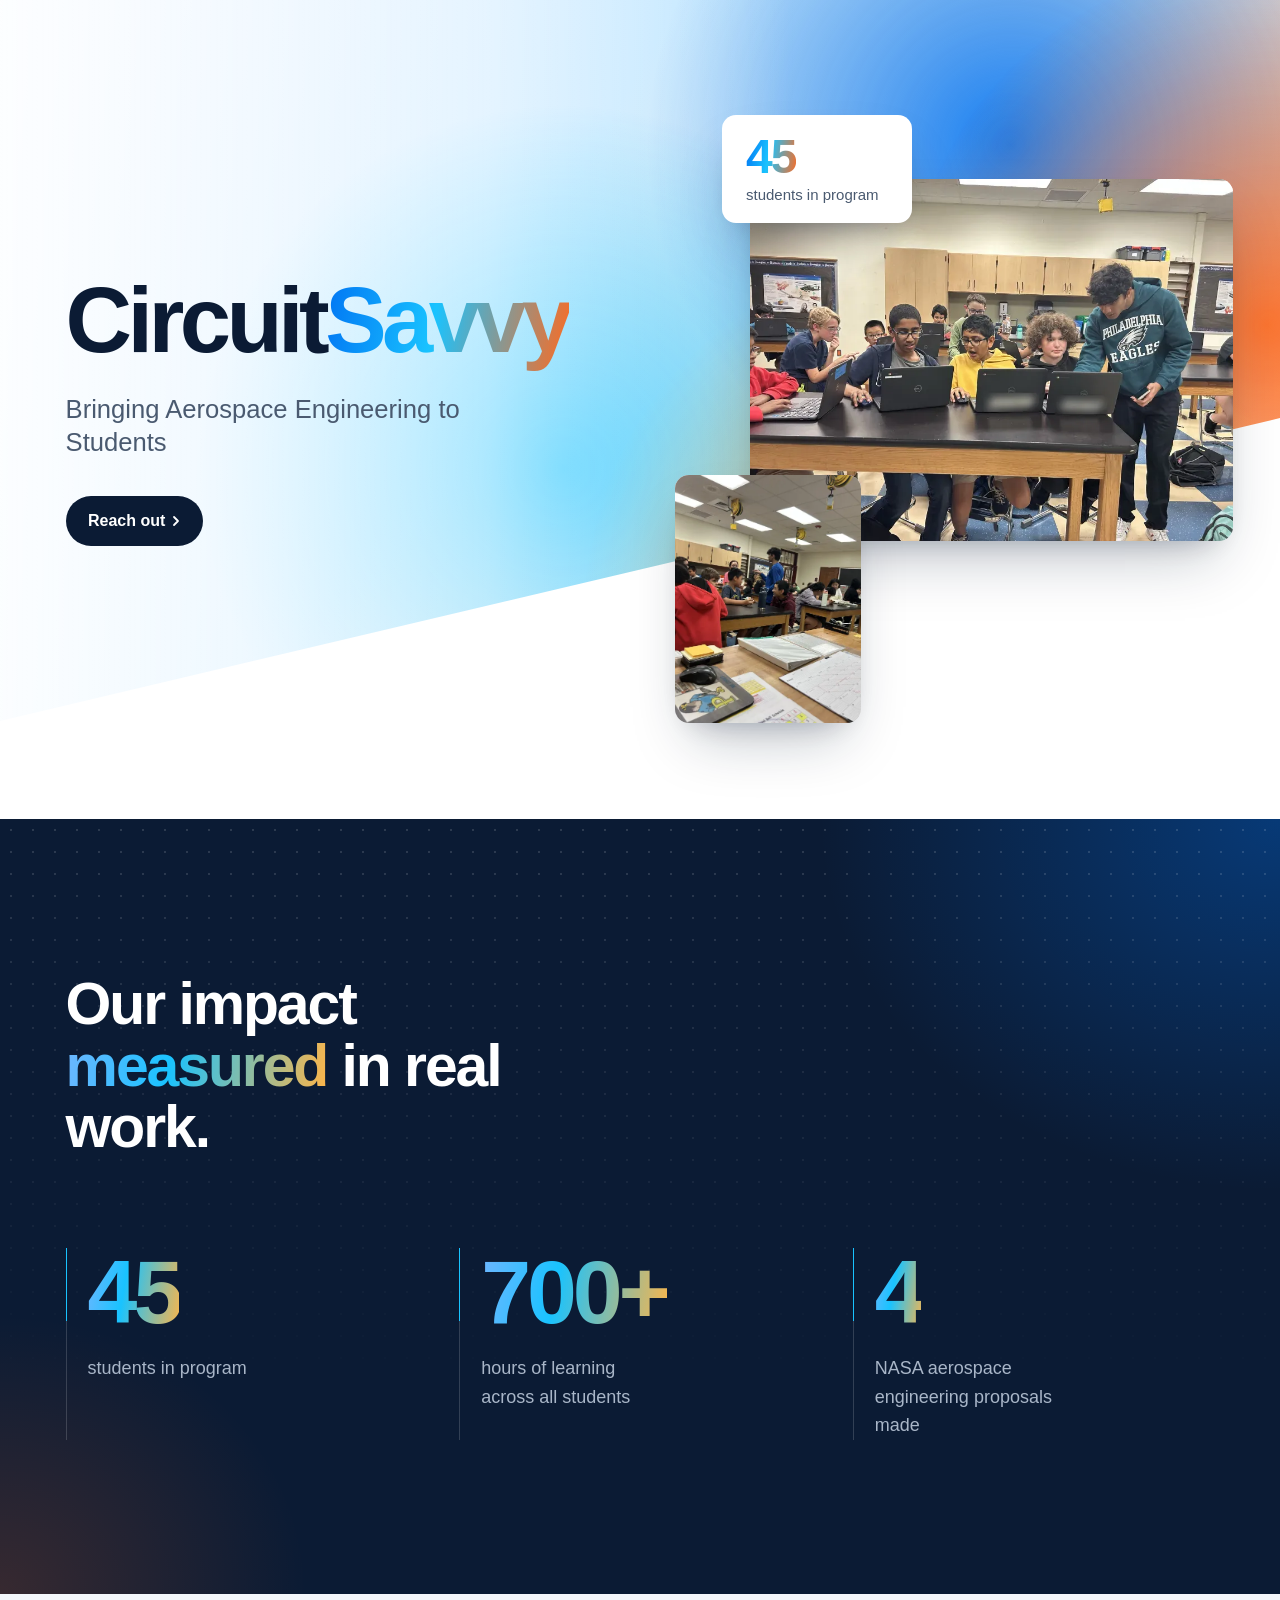
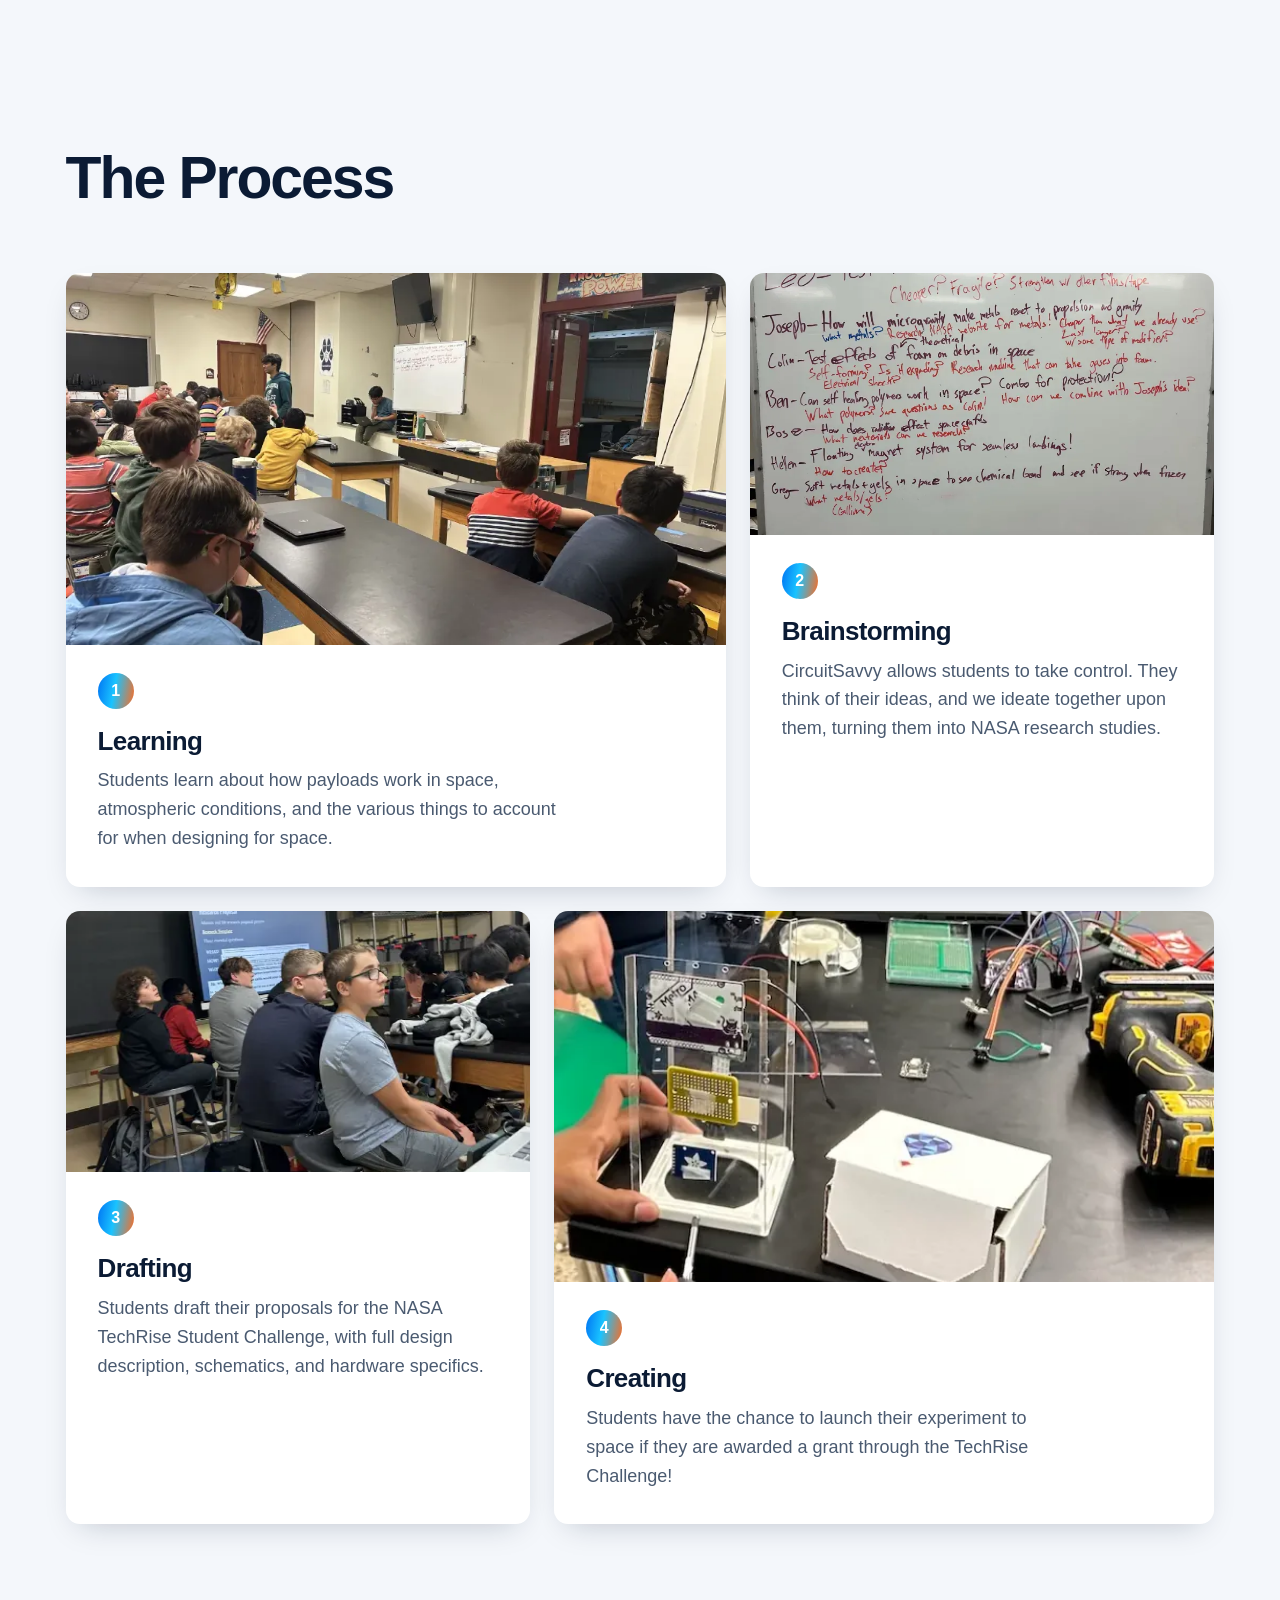
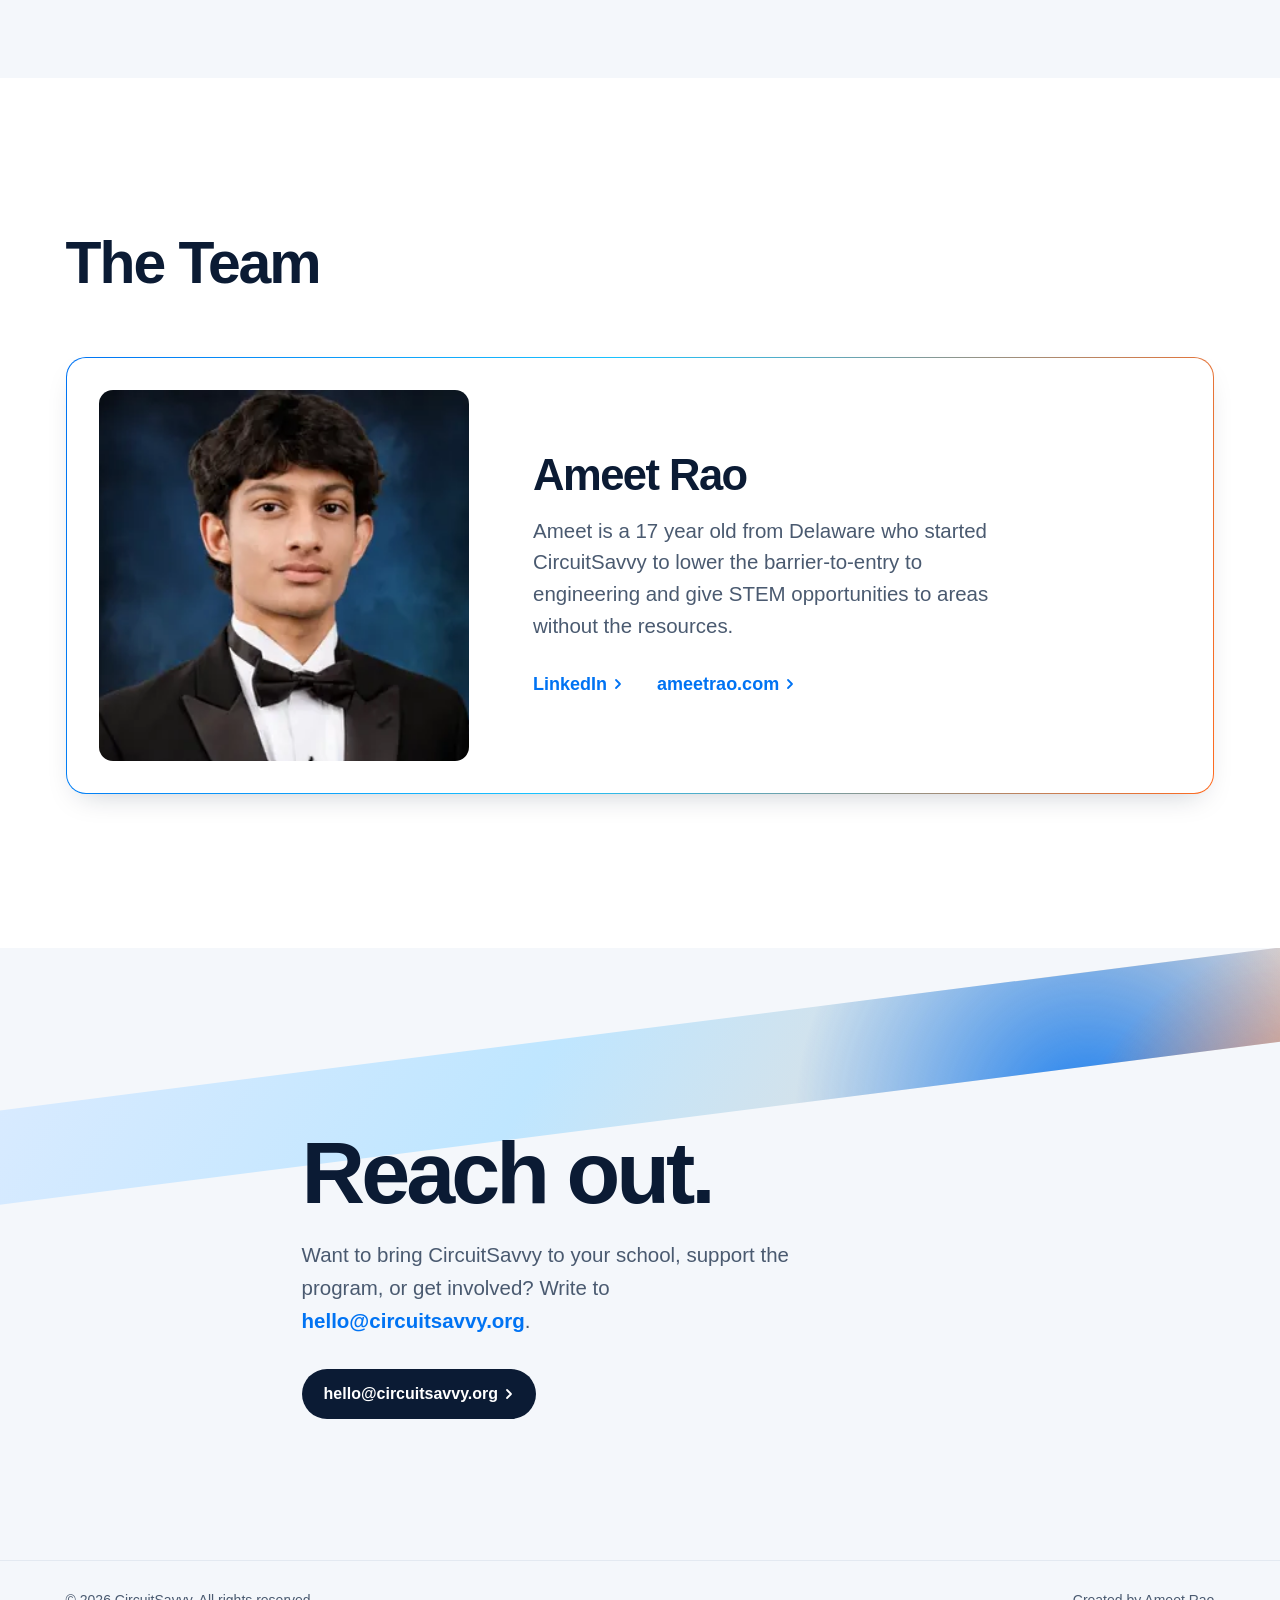
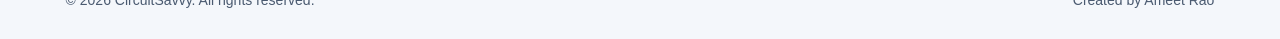
==== commit 0a98b999: "Redesign site with Stripe-style layout Animated gradient hero with slanted edge and floating photo c" ====
--- a/site/index.html
+++ b/site/index.html
@@ -3,16 +3,16 @@
 <head>
   <meta charset="utf-8">
   <meta name="viewport" content="width=device-width, initial-scale=1">
-  <title>CircuitSavvy — Aerospace engineering for Delaware students</title>
-  <meta name="description" content="A student-led program in Delaware teaching hands-on aerospace engineering: 45 students, 700+ hours of learning, and 4 NASA TechRise payload proposals.">
+  <title>CircuitSavvy — Bringing Aerospace Engineering to Students</title>
+  <meta name="description" content="CircuitSavvy gives Delaware students hands-on aerospace engineering: 45 students, 700+ learning hours, and 4 NASA TechRise payload proposals.">
   <link rel="canonical" href="https://circuitsavvy.org/">
-  <meta name="theme-color" content="#EEECE6">
+  <meta name="theme-color" content="#0B1B34">
 
   <meta property="og:type" content="website">
   <meta property="og:site_name" content="CircuitSavvy">
   <meta property="og:url" content="https://circuitsavvy.org/">
-  <meta property="og:title" content="CircuitSavvy — Aerospace engineering for Delaware students">
-  <meta property="og:description" content="45 students, 700+ hours of learning, 4 NASA TechRise payload proposals.">
+  <meta property="og:title" content="CircuitSavvy — Bringing Aerospace Engineering to Students">
+  <meta property="og:description" content="Hands-on aerospace engineering for Delaware students: 45 students, 700+ learning hours, 4 NASA TechRise proposals.">
   <meta property="og:image" content="https://circuitsavvy.org/images/og-card.png">
   <meta property="og:image:width" content="1200">
   <meta property="og:image:height" content="630">
@@ -27,7 +27,7 @@
     "@type": "EducationalOrganization",
     "name": "CircuitSavvy",
     "url": "https://circuitsavvy.org/",
-    "description": "Student-led program in Delaware teaching hands-on aerospace engineering through NASA TechRise payload design.",
+    "description": "Delaware student program teaching hands-on aerospace engineering and NASA TechRise payload design.",
     "email": "hello@circuitsavvy.org",
     "areaServed": { "@type": "State", "name": "Delaware" },
     "founder": { "@type": "Person", "name": "Ameet Rao", "url": "https://ameetrao.com" },
@@ -36,240 +36,133 @@
   </script>
 </head>
 <body>
-  <a class="skip" href="#main">Skip to content</a>
+  <main>
 
-  <header class="masthead">
-    <div class="frame masthead__row">
-      <a class="wordmark" href="#top" aria-label="CircuitSavvy, back to top">
-        <span class="wordmark__mark" aria-hidden="true"></span>Circuit<span class="wordmark__savvy">Savvy</span>
-      </a>
-      <nav aria-label="Sections">
-        <ol class="nav">
-          <li><a href="#impact"><span>01</span>Impact</a></li>
-          <li><a href="#process"><span>02</span>Process</a></li>
-          <li><a href="#ideas"><span>03</span>Ideas</a></li>
-          <li><a href="#team"><span>04</span>Team</a></li>
-          <li><a href="#contact"><span>05</span>Contact</a></li>
-        </ol>
-      </nav>
-      <p class="masthead__coords" aria-hidden="true">39.0° N&ensp;75.5° W</p>
-    </div>
-  </header>
+    <section class="hero" aria-labelledby="hero-title">
+      <div class="hero__sky" aria-hidden="true">
+        <span class="blob blob--a"></span>
+        <span class="blob blob--b"></span>
+        <span class="blob blob--c"></span>
+        <span class="blob blob--d"></span>
+      </div>
 
-  <main id="main">
-
-    <!-- Hero ------------------------------------------------------------ -->
-    <section class="hero" id="top" aria-labelledby="hero-title">
-      <div class="frame hero__grid">
-
-        <h1 class="hero__title" id="hero-title">
-          <span class="line"><span>Circuit</span></span><span class="line line--savvy"><span>Savvy</span></span>
-        </h1>
-
-        <figure class="hero__fig">
-          <svg class="trajectory" viewBox="0 0 800 292" role="img" aria-labelledby="fig0-title">
-            <title id="fig0-title">Line drawing of a payload's flight path rising from launch to apogee</title>
-            <line class="trajectory__ground" x1="0" y1="250" x2="800" y2="250"/>
-            <line class="trajectory__ticks" x1="0" y1="256" x2="800" y2="256"/>
-            <line class="trajectory__apogee" x1="400" y1="250" x2="400" y2="46"/>
-            <path class="trajectory__ghost" d="M40 250 C 200 -60, 600 -60, 760 250"/>
-            <path class="trajectory__path" pathLength="1" d="M40 250 C 200 -60, 600 -60, 760 250"/>
-            <rect class="trajectory__payload" x="-7" y="-7" width="14" height="14"/>
-            <g class="trajectory__labels">
-              <text x="40" y="288">Launch</text>
-              <text x="414" y="88" class="is-signal">Payload at apogee</text>
-              <text x="760" y="288" text-anchor="end">Recovery</text>
-            </g>
-          </svg>
-          <figcaption><span>Fig. 0</span> Flight profile. Not to scale.</figcaption>
-        </figure>
-
-        <div class="hero__copy">
-          <p class="hero__lede">Bringing aerospace engineering to students.</p>
-          <p>CircuitSavvy is a student-led program in Delaware. Students learn how space payloads work, come up with their own experiments, and write full proposals for the NASA TechRise Student Challenge.</p>
-          <p class="hero__actions">
-            <a class="btn" href="mailto:hello@circuitsavvy.org?subject=Bringing%20CircuitSavvy%20to%20our%20school">Bring it to your school <span aria-hidden="true">→</span></a>
-            <a class="link" href="#process">How it works <span aria-hidden="true">↓</span></a>
-          </p>
+      <div class="wrap hero__grid">
+        <div class="hero__text">
+          <h1 id="hero-title">Circuit<span class="grad-text">Savvy</span></h1>
+          <p class="hero__sub">Bringing Aerospace Engineering to Students</p>
+          <a class="btn" href="#contact">Reach out <svg class="arrow" viewBox="0 0 10 10" aria-hidden="true"><path class="arrow__line" d="M0 5h7"/><path class="arrow__head" d="M1 1l4 4-4 4"/></svg></a>
         </div>
 
-
-        <dl class="spec hero__spec">
-          <div><dt>Program</dt><dd>Hands-on aerospace engineering</dd></div>
-          <div><dt>Based in</dt><dd>Delaware, USA</dd></div>
-          <div><dt>Works toward</dt><dd>NASA TechRise Student Challenge</dd></div>
-        </dl>
+        <div class="hero__stage" aria-hidden="true">
+          <div class="float float--main"><div class="card card--photo">
+            <img src="images/laptops-collaborating.webp" width="865" height="649" alt="">
+          </div></div>
+          <div class="float float--side"><div class="card card--photo">
+            <img src="images/lab-table-discussion.webp" width="486" height="649" alt="">
+          </div></div>
+          <div class="float float--stat"><div class="card card--stat">
+            <strong class="grad-text">45</strong>
+            <span>students in program</span>
+          </div></div>
+        </div>
       </div>
     </section>
 
-    <!-- Photo band ------------------------------------------------------ -->
-    <figure class="band">
-      <img src="images/laptops-collaborating.webp" width="865" height="649"
-           alt="Students working on laptops at a lab bench while an older student leans in to help">
-      <figcaption class="frame"><span>Fig. 1</span> A working session.</figcaption>
-    </figure>
-
-    <!-- 01 Impact -------------------------------------------------------- -->
-    <section class="section" id="impact" aria-labelledby="impact-title">
-      <div class="frame">
-        <header class="sec-head">
-          <p class="sec-head__num"><span>01</span>Impact</p>
-          <h2 id="impact-title">The numbers so far.</h2>
-        </header>
-
+    <section class="impact" id="impact" aria-labelledby="impact-title">
+      <div class="wrap">
+        <h2 id="impact-title" class="reveal">Our impact <span class="grad-text grad-text--light">measured</span> in real work.</h2>
         <dl class="stats">
-          <div class="stat">
-            <dt>Students in the program</dt>
-            <dd>45</dd>
+          <div class="stat reveal">
+            <dd class="grad-text grad-text--light">45</dd>
+            <dt>students in program</dt>
           </div>
-          <div class="stat">
-            <dt>Hours of learning, across all students</dt>
-            <dd>700<span class="stat__plus">+</span></dd>
+          <div class="stat reveal">
+            <dd class="grad-text grad-text--light">700+</dd>
+            <dt>hours of learning across all students</dt>
           </div>
-          <div class="stat">
-            <dt>NASA TechRise payload proposals written</dt>
-            <dd>4</dd>
+          <div class="stat reveal">
+            <dd class="grad-text grad-text--light">4</dd>
+            <dt>NASA aerospace engineering proposals made</dt>
           </div>
         </dl>
       </div>
     </section>
 
-    <!-- 02 Process ------------------------------------------------------- -->
-    <section class="section section--ink" id="process" aria-labelledby="process-title">
-      <div class="frame">
-        <header class="sec-head">
-          <p class="sec-head__num"><span>02</span>Process</p>
-          <h2 id="process-title">Four phases, from a question to a payload.</h2>
-        </header>
-
-        <ol class="phases">
-          <li class="phase">
-            <p class="phase__label">Phase 01</p>
-            <h3>Learn</h3>
-            <p>How payloads behave in space, what the atmosphere does to them, and everything else you have to account for when you design for flight.</p>
-            <figure>
-              <img src="images/classroom-workshop.webp" width="865" height="649" loading="lazy"
-                   alt="A full classroom of students at lab benches listening to a presenter at the front">
-              <figcaption><span>Fig. 2.1</span> Workshop</figcaption>
-            </figure>
+    <section class="process" id="process" aria-labelledby="process-title">
+      <div class="wrap">
+        <h2 id="process-title" class="reveal">The Process</h2>
+        <ol class="steps">
+          <li class="step step--wide reveal">
+            <div class="step__img"><img src="images/classroom-workshop.webp" width="865" height="649" loading="lazy" alt="A full classroom of students during a CircuitSavvy workshop"></div>
+            <div class="step__body">
+              <span class="step__num">1</span>
+              <h3>Learning</h3>
+              <p>Students learn about how payloads work in space, atmospheric conditions, and the various things to account for when designing for space.</p>
+            </div>
           </li>
-          <li class="phase">
-            <p class="phase__label">Phase 02</p>
-            <h3>Brainstorm</h3>
-            <p>Students bring their own ideas. We work on them together until they hold up as real research questions.</p>
-            <figure>
-              <img src="images/lab-table-discussion.webp" width="486" height="649" loading="lazy"
-                   alt="Students talking through payload ideas around lab tables">
-              <figcaption><span>Fig. 2.2</span> Table discussion</figcaption>
-            </figure>
+          <li class="step reveal">
+            <div class="step__img"><img src="images/whiteboard-ideas.webp" width="865" height="649" loading="lazy" alt="Whiteboard covered in student experiment ideas"></div>
+            <div class="step__body">
+              <span class="step__num">2</span>
+              <h3>Brainstorming</h3>
+              <p>CircuitSavvy allows students to take control. They think of their ideas, and we ideate together upon them, turning them into NASA research studies.</p>
+            </div>
           </li>
-          <li class="phase">
-            <p class="phase__label">Phase 03</p>
-            <h3>Draft</h3>
-            <p>Each student writes a proposal for the NASA TechRise Student Challenge: a full design description, schematics, and hardware specifics.</p>
-            <figure>
-              <img src="images/proposal-review.webp" width="486" height="649" loading="lazy"
-                   alt="Students watching a presentation on how to structure a research proposal">
-              <figcaption><span>Fig. 2.3</span> Proposal review</figcaption>
-            </figure>
+          <li class="step reveal">
+            <div class="step__img"><img src="images/proposal-review.webp" width="486" height="649" loading="lazy" alt="Students watching a research proposal presentation in class"></div>
+            <div class="step__body">
+              <span class="step__num">3</span>
+              <h3>Drafting</h3>
+              <p>Students draft their proposals for the NASA TechRise Student Challenge, with full design description, schematics, and hardware specifics.</p>
+            </div>
           </li>
-          <li class="phase">
-            <p class="phase__label">Phase 04</p>
-            <h3>Build &amp; fly</h3>
-            <p>If a proposal wins a TechRise grant, students build the payload and their experiment is launched to space.</p>
-            <figure>
-              <img src="images/payload-assembly.webp" width="630" height="418" loading="lazy"
-                   alt="A student assembling a clear acrylic payload frame with a circuit board, next to a small cardboard enclosure">
-              <figcaption><span>Fig. 2.4</span> Payload assembly</figcaption>
-            </figure>
+          <li class="step step--wide reveal">
+            <div class="step__img"><img src="images/payload-assembly.webp" width="630" height="418" loading="lazy" alt="Student assembling a payload with a screwdriver"></div>
+            <div class="step__body">
+              <span class="step__num">4</span>
+              <h3>Creating</h3>
+              <p>Students have the chance to launch their experiment to space if they are awarded a grant through the TechRise Challenge!</p>
+            </div>
           </li>
         </ol>
       </div>
     </section>
 
-    <!-- 03 Ideas --------------------------------------------------------- -->
-    <section class="section" id="ideas" aria-labelledby="ideas-title">
-      <div class="frame">
-        <header class="sec-head">
-          <p class="sec-head__num"><span>03</span>Ideas</p>
-          <h2 id="ideas-title">Questions students brought to the whiteboard.</h2>
-        </header>
-
-        <div class="ideas">
-          <ol class="ideas__list">
-            <li>Can stabilizers protect cargo better during launch?</li>
-            <li>How does microgravity change the way metals react to propulsion and gravity?</li>
-            <li>Can expanding foam shield against debris in space?</li>
-            <li>Do self-healing polymers still work in space?</li>
-            <li>How does radiation affect spacecraft materials?</li>
-            <li>Could a floating electromagnet system make landings seamless?</li>
-            <li>Do soft metals and gels keep their chemical bonds when frozen in space?</li>
-          </ol>
-          <figure class="ideas__fig">
-            <img src="images/whiteboard-ideas.webp" width="865" height="649" loading="lazy"
-                 alt="A whiteboard filled with handwritten experiment ideas and follow-up questions in red and black marker">
-            <figcaption><span>Fig. 3</span> Transcribed from one brainstorming session.</figcaption>
-          </figure>
-        </div>
-      </div>
-    </section>
-
-    <!-- 04 Team ---------------------------------------------------------- -->
-    <section class="section section--rule" id="team" aria-labelledby="team-title">
-      <div class="frame">
-        <header class="sec-head">
-          <p class="sec-head__num"><span>04</span>Team</p>
-          <h2 id="team-title">Who runs it.</h2>
-        </header>
-
-        <article class="person">
-          <div class="person__photo">
-            <img src="images/ameet-rao.webp" width="345" height="297" loading="lazy" alt="Portrait of Ameet Rao">
-          </div>
-          <div class="person__body">
+    <section class="team" id="team" aria-labelledby="team-title">
+      <div class="wrap">
+        <h2 id="team-title" class="reveal">The Team</h2>
+        <article class="member reveal">
+          <img class="member__photo" src="images/ameet-rao.webp" width="345" height="297" loading="lazy" alt="Ameet Rao, founder of CircuitSavvy">
+          <div class="member__body">
             <h3>Ameet Rao</h3>
-            <p class="person__role">Founder</p>
-            <p>Ameet, 17, from Delaware, started CircuitSavvy to lower the barrier to entry to engineering and to bring STEM opportunities to places without the resources for them.</p>
-            <ul class="person__links">
-              <li><a class="link" href="https://www.linkedin.com/in/ameetrao" rel="noreferrer">LinkedIn <span aria-hidden="true">↗</span></a></li>
-              <li><a class="link" href="https://ameetrao.com" rel="noreferrer">ameetrao.com <span aria-hidden="true">↗</span></a></li>
-            </ul>
+            <p>Ameet is a 17 year old from Delaware who started CircuitSavvy to lower the barrier-to-entry to engineering and give STEM opportunities to areas without the resources.</p>
+            <p class="member__links">
+              <a class="link" href="https://www.linkedin.com/in/ameetrao" rel="noreferrer">LinkedIn <svg class="arrow" viewBox="0 0 10 10" aria-hidden="true"><path class="arrow__line" d="M0 5h7"/><path class="arrow__head" d="M1 1l4 4-4 4"/></svg></a>
+              <a class="link" href="https://ameetrao.com" rel="noreferrer">ameetrao.com <svg class="arrow" viewBox="0 0 10 10" aria-hidden="true"><path class="arrow__line" d="M0 5h7"/><path class="arrow__head" d="M1 1l4 4-4 4"/></svg></a>
+            </p>
           </div>
         </article>
       </div>
     </section>
 
-    <!-- 05 Contact ------------------------------------------------------- -->
-    <section class="section section--signal" id="contact" aria-labelledby="contact-title">
-      <div class="frame">
-        <header class="sec-head">
-          <p class="sec-head__num"><span>05</span>Contact</p>
-          <h2 id="contact-title">Reach out.</h2>
-        </header>
-
-        <div class="contact">
-          <p class="contact__intro">Want to bring CircuitSavvy to your school, support the program, or get involved? Pick one, or just write.</p>
-          <ul class="contact__list">
-            <li><a href="mailto:hello@circuitsavvy.org?subject=Bringing%20CircuitSavvy%20to%20our%20school">Bring it to your school <span aria-hidden="true">→</span></a></li>
-            <li><a href="mailto:hello@circuitsavvy.org?subject=Supporting%20CircuitSavvy">Support the program <span aria-hidden="true">→</span></a></li>
-            <li><a href="mailto:hello@circuitsavvy.org?subject=Getting%20involved%20with%20CircuitSavvy">Get involved <span aria-hidden="true">→</span></a></li>
-          </ul>
-          <p class="contact__email"><a href="mailto:hello@circuitsavvy.org">hello@circuitsavvy.org</a></p>
-        </div>
+    <section class="contact" id="contact" aria-labelledby="contact-title">
+      <div class="contact__ribbon" aria-hidden="true">
+        <span class="blob blob--a"></span>
+        <span class="blob blob--c"></span>
+        <span class="blob blob--d"></span>
+      </div>
+      <div class="wrap contact__inner reveal">
+        <h2 id="contact-title">Reach out.</h2>
+        <p>Want to bring CircuitSavvy to your school, support the program, or get involved? Write to <a class="link link--inline" href="mailto:hello@circuitsavvy.org">hello@circuitsavvy.org</a>.</p>
+        <a class="btn" href="mailto:hello@circuitsavvy.org">hello@circuitsavvy.org <svg class="arrow" viewBox="0 0 10 10" aria-hidden="true"><path class="arrow__line" d="M0 5h7"/><path class="arrow__head" d="M1 1l4 4-4 4"/></svg></a>
       </div>
     </section>
   </main>
 
   <footer class="footer">
-    <div class="frame footer__grid">
-      <p class="wordmark wordmark--footer"><span class="wordmark__mark" aria-hidden="true"></span>Circuit<span class="wordmark__savvy">Savvy</span></p>
-      <p>Hands-on aerospace engineering for students in Delaware.</p>
-      <ul class="footer__links">
-        <li><a href="mailto:hello@circuitsavvy.org">hello@circuitsavvy.org</a></li>
-        <li><a href="https://www.linkedin.com/in/ameetrao" rel="noreferrer">LinkedIn</a></li>
-        <li><a href="#top">Back to top ↑</a></li>
-      </ul>
-      <p class="footer__legal">© 2026 CircuitSavvy. Created by Ameet Rao.</p>
+    <div class="wrap footer__row">
+      <p>© 2026 CircuitSavvy. All rights reserved.</p>
+      <p>Created by Ameet Rao</p>
     </div>
   </footer>
 </body>
--- a/site/styles.css
+++ b/site/styles.css
@@ -1,673 +1,446 @@
-/* CircuitSavvy
-   Swiss-grid technical document: paper, ink, one signal orange.
-   Everything is set in Helvetica Neue. */
+/* CircuitSavvy */
 
 :root {
-  --paper: #EEECE6;
-  --paper-deep: #E3E0D6;
-  --ink: #121211;
-  --ink-soft: #3A3935;
-  --ink-mute: #6B6962;
-  --signal: #FF4F00;        /* international orange: large type, fills, strokes */
-  --signal-text: #B83700;   /* orange for small text on paper (AA contrast) */
-  --signal-display: #E84800; /* orange for large type on paper (3:1) */
-  --rule: rgb(18 18 17 / 0.16);
-  --grid: rgb(18 18 17 / 0.045);
+  --navy: #0B1B34;
+  --navy-2: #13294B;
+  --text: #0B1B34;
+  --slate: #4A5A70;
+  --slate-light: #A9B6C8;
+  --bg: #FFFFFF;
+  --bg-soft: #F4F7FB;
+  --line: #E3E9F1;
+
+  --blue: #0073F3;
+  --cyan: #19C3FF;
+  --orange: #FF6A1F;
+  --amber: #FFB547;
+  --indigo: #1D3FD8;
+
+  --grad: linear-gradient(100deg, var(--blue) 0%, var(--cyan) 45%, var(--orange) 100%);
+  --grad-light: linear-gradient(100deg, #6FB6FF 0%, var(--cyan) 40%, var(--amber) 100%);
 
   --font: "Helvetica Neue", Helvetica, "Nimbus Sans", Arial, sans-serif;
-
-  --gutter: clamp(16px, 4vw, 48px);
-  --frame: 1320px;
-  --section-pad: clamp(72px, 11vw, 160px);
-
-  --ease-out: cubic-bezier(0.16, 1, 0.3, 1);
-}
-
-/* Reset ---------------------------------------------------------------- */
+  --radius: 14px;
+  --shadow: 0 30px 60px -18px rgb(11 27 52 / 0.28), 0 14px 30px -20px rgb(11 27 52 / 0.35);
+  --shadow-sm: 0 12px 30px -14px rgb(11 27 52 / 0.25);
+  --ease: cubic-bezier(0.16, 1, 0.3, 1);
+}
+
 *, *::before, *::after { box-sizing: border-box; }
 html { -webkit-text-size-adjust: 100%; scroll-behavior: smooth; }
-body, h1, h2, h3, p, ol, ul, dl, dd, figure { margin: 0; }
-ol, ul { padding: 0; list-style: none; }
+body, h1, h2, h3, p, ol, dl, dd { margin: 0; }
+ol { padding: 0; list-style: none; }
 img, svg { display: block; max-width: 100%; }
 img { height: auto; }
-a { color: inherit; }
-
-/* Base ------------------------------------------------------------------ */
+
 body {
   font-family: var(--font);
-  font-size: 1.0625rem;
-  line-height: 1.55;
-  color: var(--ink);
-  background-color: var(--paper);
-  /* 24px graph-paper grid */
-  background-image:
-    linear-gradient(var(--grid) 1px, transparent 1px),
-    linear-gradient(90deg, var(--grid) 1px, transparent 1px);
-  background-size: 24px 24px;
+  font-size: 1.125rem;
+  line-height: 1.6;
+  color: var(--text);
+  background: var(--bg);
   -webkit-font-smoothing: antialiased;
-  text-rendering: optimizeLegibility;
   overflow-x: hidden;
 }
 
-/* Paper grain over everything, never intercepts clicks. */
-body::after {
-  content: "";
-  position: fixed;
-  inset: 0;
-  z-index: 100;
-  pointer-events: none;
-  opacity: 0.28;
-  mix-blend-mode: multiply;
-  background-image: url("data:image/svg+xml,%3Csvg xmlns='http://www.w3.org/2000/svg' width='180' height='180'%3E%3Cfilter id='n'%3E%3CfeTurbulence type='fractalNoise' baseFrequency='.85' numOctaves='3' stitchTiles='stitch'/%3E%3CfeColorMatrix values='0 0 0 0 0.5 0 0 0 0 0.48 0 0 0 0 0.44 0 0 0 .5 0'/%3E%3C/filter%3E%3Crect width='100%25' height='100%25' filter='url(%23n)'/%3E%3C/svg%3E");
-}
-
-::selection { background: var(--signal); color: var(--ink); }
-
-:focus-visible {
-  outline: 2px solid var(--signal);
-  outline-offset: 3px;
-}
-
-.frame {
+:focus-visible { outline: 2px solid var(--blue); outline-offset: 3px; border-radius: 4px; }
+
+.wrap {
   width: 100%;
-  max-width: calc(var(--frame) + var(--gutter) * 2);
+  max-width: 1232px;
   margin-inline: auto;
-  padding-inline: var(--gutter);
-}
-
-.skip {
-  position: absolute;
-  left: var(--gutter);
-  top: -100px;
-  z-index: 200;
-  padding: 10px 14px;
-  background: var(--ink);
-  color: var(--paper);
-  font-weight: 500;
-  text-decoration: none;
-}
-.skip:focus { top: 12px; }
-
-/* Shared type ----------------------------------------------------------- */
-.label,
-.spec dt,
-.sec-head__num,
-figcaption,
-.phase__label,
-.person__role,
-.masthead__coords {
-  font-size: 0.6875rem;
-  font-weight: 500;
-  letter-spacing: 0.1em;
-  text-transform: uppercase;
-}
-
-figcaption { color: var(--ink-mute); margin-top: 10px; }
-figcaption span {
-  color: var(--signal-text);
-  margin-right: 0.75em;
-}
-
-.link {
-  text-decoration: none;
-  font-weight: 500;
-  background: linear-gradient(currentColor, currentColor) 0 100% / 100% 1px no-repeat;
-  padding-bottom: 2px;
-  transition: background-size 0.35s var(--ease-out), color 0.2s;
-}
-.link:hover { background-size: 0 1px; background-position: 100% 100%; }
+  padding-inline: clamp(20px, 4vw, 16px + 2vw);
+}
+
+h2 {
+  font-size: clamp(2.25rem, 4.6vw, 3.75rem);
+  font-weight: 700;
+  line-height: 1.05;
+  letter-spacing: -0.035em;
+}
+
+.grad-text {
+  background: var(--grad);
+  -webkit-background-clip: text;
+  background-clip: text;
+  color: transparent;
+}
+.grad-text--light { background-image: var(--grad-light); }
+
+/* Buttons and links ------------------------------------------------------ */
+.arrow {
+  width: 10px;
+  height: 10px;
+  margin-left: 8px;
+  fill: none;
+  stroke: currentColor;
+  stroke-width: 1.8;
+  stroke-linecap: round;
+  stroke-linejoin: round;
+  overflow: visible;
+}
+.arrow__line { opacity: 0; transition: opacity 0.2s; }
+.arrow__head { transition: transform 0.2s var(--ease); }
+a:hover .arrow__line { opacity: 1; }
+a:hover .arrow__head { transform: translateX(3px); }
 
 .btn {
   display: inline-flex;
   align-items: center;
-  gap: 0.6em;
-  padding: 0.85em 1.25em;
-  background: var(--ink);
-  color: var(--paper);
-  font-weight: 500;
+  padding: 12px 20px 12px 22px;
+  border-radius: 999px;
+  background: var(--navy);
+  color: #fff;
+  font-size: 1rem;
+  font-weight: 600;
   text-decoration: none;
-  transition: background-color 0.2s;
-}
-.btn span { transition: transform 0.3s var(--ease-out); }
-.btn:hover { background: var(--signal); color: var(--ink); }
-.btn:hover span { transform: translateX(4px); }
-
-/* Masthead -------------------------------------------------------------- */
-.masthead {
-  position: relative;
-  padding-block: 18px;
-}
-.masthead::after {           /* hairline that draws in on load */
-  content: "";
-  position: absolute;
-  left: 0; right: 0; bottom: 0;
-  height: 1px;
-  background: var(--ink);
-  transform-origin: left;
-  animation: draw-x 1.1s var(--ease-out) both;
-}
-.masthead__row {
-  display: flex;
-  flex-wrap: wrap;
-  align-items: baseline;
-  justify-content: space-between;
-  gap: 12px 32px;
-}
-
-.wordmark {
+  transition: background-color 0.2s, transform 0.2s var(--ease), box-shadow 0.2s;
+}
+.btn:hover { background: var(--blue); box-shadow: 0 10px 24px -10px rgb(0 115 243 / 0.7); }
+
+.link {
   display: inline-flex;
   align-items: center;
-  font-size: 1.0625rem;
-  font-weight: 700;
-  letter-spacing: -0.02em;
+  color: var(--blue);
+  font-weight: 600;
   text-decoration: none;
 }
-.wordmark__mark {
-  width: 11px;
-  height: 11px;
-  margin-right: 9px;
-  background: var(--signal);
-}
-.wordmark__savvy { color: var(--ink-mute); font-weight: 400; }
-
-.nav {
-  display: flex;
-  flex-wrap: wrap;
-  gap: 6px 22px;
-  font-size: 0.875rem;
-  font-weight: 500;
-}
-.nav a {
-  text-decoration: none;
-  display: inline-flex;
-  gap: 6px;
-  align-items: baseline;
-}
-.nav span {
-  font-size: 0.6875rem;
-  color: var(--ink-mute);
-  font-variant-numeric: tabular-nums;
-  transition: color 0.2s;
-}
-.nav a:hover span { color: var(--signal-text); }
-.nav a:hover { text-decoration: underline; text-underline-offset: 4px; text-decoration-thickness: 1px; }
-
-.masthead__coords { color: var(--ink-mute); }
-
-/* Hero ------------------------------------------------------------------ */
-.hero { padding-block: clamp(28px, 5vw, 56px) clamp(48px, 7vw, 96px); }
+.link:hover { color: var(--navy); }
+.link--inline { display: inline; }
+
+/* Hero ------------------------------------------------------------------- */
+.hero {
+  position: relative;
+  isolation: isolate;
+  padding-block: clamp(96px, 14vw, 180px) clamp(120px, 14vw, 200px);
+}
+
+/* Gradient sky with a slanted bottom edge */
+.hero__sky {
+  position: absolute;
+  inset: 0 0 12% 0;
+  z-index: -1;
+  overflow: hidden;
+  background: linear-gradient(120deg, #DCEBFF 0%, #BFE6FF 40%, #FFD9BF 100%);
+  clip-path: polygon(0 0, 100% 0, 100% 58%, 0 100%);
+  animation: fade 1.2s ease both;
+}
+.hero__sky::after {            /* white veil so the headline always reads */
+  content: "";
+  position: absolute;
+  inset: 0;
+  background: linear-gradient(90deg, rgb(255 255 255 / 0.92) 0%, rgb(255 255 255 / 0.55) 38%, rgb(255 255 255 / 0) 62%);
+}
+
+.blob {
+  position: absolute;
+  width: 62vw;
+  aspect-ratio: 1;
+  border-radius: 50%;
+  opacity: 0.9;
+  will-change: transform;
+}
+.blob--a { background: radial-gradient(circle, var(--blue) 0%, rgb(0 115 243 / 0) 65%); top: -35%; right: -10%; animation: drift-a 22s ease-in-out infinite alternate; }
+.blob--b { background: radial-gradient(circle, var(--cyan) 0%, rgb(25 195 255 / 0) 65%); top: 10%; right: 25%; animation: drift-b 26s ease-in-out infinite alternate; }
+.blob--c { background: radial-gradient(circle, var(--orange) 0%, rgb(255 106 31 / 0) 65%); top: -10%; right: -30%; animation: drift-c 19s ease-in-out infinite alternate; }
+.blob--d { background: radial-gradient(circle, var(--amber) 0%, rgb(255 181 71 / 0) 65%); top: 30%; right: -5%; animation: drift-d 24s ease-in-out infinite alternate; }
 
 .hero__grid {
   display: grid;
   grid-template-columns: repeat(12, minmax(0, 1fr));
-  column-gap: 20px;
-  row-gap: clamp(28px, 4vw, 48px);
-}
-
-.spec {
-  grid-column: 1 / -1;
+  gap: 24px;
+  align-items: center;
+}
+.hero__text { grid-column: 1 / span 7; position: relative; z-index: 2; }
+
+.hero h1 {
+  font-size: clamp(3.25rem, 7.2vw, 6.75rem);
+  font-weight: 700;
+  line-height: 1.02;
+  letter-spacing: -0.05em;
+  padding-bottom: 0.08em;       /* room for the descender of y */
+  animation: rise 1s var(--ease) 0.15s both;
+}
+.hero__sub {
+  margin-top: 18px;
+  max-width: 30ch;
+  font-size: clamp(1.25rem, 2vw, 1.625rem);
+  line-height: 1.3;
+  color: var(--slate);
+  animation: rise 1s var(--ease) 0.3s both;
+}
+.hero .btn { margin-top: 36px; animation: rise 1s var(--ease) 0.45s both; }
+
+/* Floating cards */
+.hero__stage {
+  grid-column: 8 / -1;
+  position: relative;
+  height: clamp(360px, 36vw, 480px);
+}
+.float { position: absolute; }
+.float > .card { animation: bob 7s ease-in-out infinite; }
+.float--main { top: 0; right: -4%; width: 104%; animation: card-in 1.1s var(--ease) 0.5s both; }
+.float--side { bottom: -18%; left: -16%; width: 40%; animation: card-in 1.1s var(--ease) 0.7s both; }
+.float--side > .card { animation-duration: 8s; animation-delay: -2s; }
+.float--stat { top: -14%; left: -6%; animation: card-in 1.1s var(--ease) 0.9s both; }
+.float--stat > .card { animation-duration: 6s; animation-delay: -4s; }
+
+.card {
+  background: #fff;
+  border-radius: var(--radius);
+  box-shadow: var(--shadow);
+  overflow: hidden;
+}
+.card--photo img { width: 100%; aspect-ratio: 4 / 3; object-fit: cover; }
+.float--side img { aspect-ratio: 3 / 4; }
+.card--stat {
+  display: grid;
+  gap: 2px;
+  padding: 18px 24px 16px;
+  min-width: 190px;
+}
+.card--stat strong {
+  font-size: 3rem;
+  line-height: 1;
+  font-weight: 700;
+  letter-spacing: -0.04em;
+  justify-self: start;
+}
+.card--stat span { font-size: 0.9375rem; color: var(--slate); }
+
+/* Impact ----------------------------------------------------------------- */
+.impact {
+  position: relative;
+  color: #fff;
+  background:
+    radial-gradient(60% 80% at 100% 0%, rgb(0 115 243 / 0.35), transparent 60%),
+    radial-gradient(40% 60% at 0% 100%, rgb(255 106 31 / 0.18), transparent 60%),
+    var(--navy);
+  padding-block: clamp(96px, 12vw, 160px);
+  overflow: hidden;
+}
+.impact::before {              /* dot grid fading out toward the bottom */
+  content: "";
+  position: absolute;
+  inset: 0;
+  background-image: radial-gradient(rgb(255 255 255 / 0.14) 1px, transparent 1.5px);
+  background-size: 22px 22px;
+  -webkit-mask-image: linear-gradient(180deg, #000 0%, transparent 75%);
+  mask-image: linear-gradient(180deg, #000 0%, transparent 75%);
+  pointer-events: none;
+}
+.impact .wrap { position: relative; }
+.impact h2 { max-width: 14ch; }
+
+.stats {
   display: grid;
   grid-template-columns: repeat(3, minmax(0, 1fr));
-  border-top: 1px solid var(--ink);
-  border-bottom: 1px solid var(--rule);
-  animation: rise 0.8s var(--ease-out) 0.8s both;
-}
-.spec > div { padding: 10px 16px 12px 0; }
-.spec > div + div { border-left: 1px solid var(--rule); padding-left: 16px; }
-.spec dt { color: var(--ink-mute); }
-.spec dd { font-size: 0.9375rem; font-weight: 500; margin-top: 4px; }
-
-.hero__title {
-  grid-column: 1 / -1;
-  grid-row: 1;
-  font-size: clamp(4.25rem, 21vw, 16rem);
-  font-weight: 700;
-  line-height: 0.8;
-  letter-spacing: -0.06em;
-  margin-left: -0.05em;       /* optical alignment of the C to the grid edge */
-}
-.hero__title .line {
-  display: block;
-  overflow: hidden;
-  padding-bottom: 0.06em;     /* keep descender-free clipping from biting the baseline */
-}
-.hero__title .line > span {
-  display: inline-block;
-  animation: line-up 1.1s var(--ease-out) both;
-}
-.hero__title .line:first-child > span { animation-delay: 0.15s; }
-.line--savvy { color: var(--signal-display); padding-left: 0.62em; }
-.line--savvy > span { animation-delay: 0.3s; }
-
-.hero__copy {
-  grid-column: 1 / span 5;
-  grid-row: 2;
-  display: grid;
-  gap: 18px;
-  align-content: start;
-  color: var(--ink-soft);
-  max-width: 34rem;
-  animation: rise 0.9s var(--ease-out) 0.55s both;
-}
-.hero__lede {
-  color: var(--ink);
-  font-size: clamp(1.5rem, 2.4vw, 2rem);
-  line-height: 1.12;
-  font-weight: 500;
-  letter-spacing: -0.02em;
-}
-.hero__actions {
-  display: flex;
-  flex-wrap: wrap;
-  align-items: center;
-  gap: 16px 28px;
-  margin-top: 8px;
-  color: var(--ink);
-}
-
-.hero__fig {
-  grid-column: 7 / -1;
-  grid-row: 2;
-  align-self: end;
-}
-@media (min-width: 1100px) {
-  /* Wide screens: the drawing sits in the space right of "Circuit". */
-  .hero__fig {
-    grid-column: 9 / -1;
-    grid-row: 1;
-    align-self: start;
-    margin-top: 0.5rem;
-  }
-}
-
-/* Flight-profile drawing */
-.trajectory { width: 100%; height: auto; overflow: visible; }
-.trajectory__ground { stroke: var(--ink); stroke-width: 1; }
-.trajectory__ticks { stroke: var(--ink); stroke-width: 10; stroke-dasharray: 1 39; opacity: 0.5; }
-.trajectory__apogee { stroke: var(--ink-mute); stroke-width: 1; stroke-dasharray: 3 5; }
-.trajectory__ghost { fill: none; stroke: var(--rule); stroke-width: 1; stroke-dasharray: 2 6; }
-.trajectory__path {
-  fill: none;
-  stroke: var(--signal);
-  stroke-width: 2.5;
-  stroke-dasharray: 1;
-  stroke-dashoffset: 0;
-  animation: draw-path 1.8s linear 0.6s both;
-}
-.trajectory__payload {
-  fill: var(--ink);
-  offset-path: path("M40 250 C 200 -60, 600 -60, 760 250");
-  offset-distance: 50%;
-  offset-rotate: 0deg;
-  animation: fly 1.8s linear 0.6s both;
-}
-.trajectory__labels text {
-  font-family: var(--font);
-  font-size: 20px;            /* SVG units: renders ~11px at the drawing's usual width */
-  font-weight: 500;
-  letter-spacing: 0.1em;
-  text-transform: uppercase;
-  fill: var(--ink-mute);
-}
-.trajectory__labels .is-signal {
-  fill: var(--signal-text);
-  animation: fade 0.6s ease 1.5s both;
-}
-
-/* Photo band ------------------------------------------------------------ */
-.band { margin-bottom: 0; }
-.band img {
-  width: 100%;
-  height: clamp(260px, 42vw, 620px);
-  object-fit: cover;
-  object-position: 50% 45%;
-  filter: saturate(0.9) contrast(1.02);
-}
-.band figcaption { margin-top: 10px; }
-
-/* Sections -------------------------------------------------------------- */
-.section { padding-block: var(--section-pad); position: relative; }
-.section--rule { border-top: 1px solid var(--rule); }
-
-.sec-head {
-  display: grid;
-  grid-template-columns: repeat(12, minmax(0, 1fr));
-  column-gap: 20px;
-  row-gap: 18px;
-  padding-top: 14px;
-  border-top: 2px solid currentColor;
-  margin-bottom: clamp(48px, 7vw, 96px);
-}
-.sec-head__num {
-  grid-column: 1 / span 3;
-  display: flex;
-  gap: 14px;
-  align-items: baseline;
-}
-.sec-head__num span {
-  color: var(--signal-text);
-  font-variant-numeric: tabular-nums;
-}
-.sec-head h2 {
-  grid-column: 4 / -1;
-  font-size: clamp(2.25rem, 5.6vw, 5rem);
-  font-weight: 700;
-  line-height: 0.98;
-  letter-spacing: -0.045em;
-  max-width: 16ch;
-  text-wrap: balance;
-}
-
-/* 01 Impact ------------------------------------------------------------- */
-.stats {
-  display: grid;
-  grid-template-columns: repeat(12, minmax(0, 1fr));
-  column-gap: 20px;
+  gap: 40px 32px;
+  margin-top: clamp(56px, 7vw, 96px);
 }
 .stat {
-  grid-column: 4 / -1;
-  display: grid;
-  grid-template-columns: minmax(0, 1fr) auto;
-  align-items: end;
-  gap: 24px;
-  padding-block: 18px 10px;
-  border-bottom: 1px solid var(--rule);
-}
-.stat dt {
-  order: 2;
-  color: var(--ink-soft);
-  max-width: 16rem;
-  text-align: right;
-  padding-bottom: 0.9em;
-}
-.stat dd {
-  order: 1;
-  font-size: clamp(5rem, 15vw, 13rem);
-  font-weight: 300;
-  line-height: 0.8;
-  letter-spacing: -0.06em;
-  font-variant-numeric: tabular-nums;
-}
-.stat__plus { color: var(--signal-display); font-weight: 400; }
-
-/* 02 Process (ink) ------------------------------------------------------ */
-.section--ink {
-  --rule: rgb(238 236 230 / 0.18);
-  --ink-mute: #9C9A92;
-  --signal-text: var(--signal);
-  color: var(--paper);
-  background-color: var(--ink);
-  background-image:
-    radial-gradient(120% 80% at 85% 0%, rgb(255 79 0 / 0.10), transparent 60%),
-    linear-gradient(rgb(238 236 230 / 0.05) 1px, transparent 1px),
-    linear-gradient(90deg, rgb(238 236 230 / 0.05) 1px, transparent 1px);
-  background-size: auto, 24px 24px, 24px 24px;
-}
-
-.phases {
-  display: grid;
-  grid-template-columns: repeat(4, minmax(0, 1fr));
-  gap: 20px;
-  counter-reset: phase;
-}
-.phase {
   position: relative;
   display: flex;
   flex-direction: column;
-  gap: 12px;
-  padding-top: 28px;
-  border-top: 1px solid var(--rule);
-}
-.phase::before {             /* node on the timeline */
+  padding-left: 22px;
+}
+.stat::before {                /* thin rule with a bright top segment */
   content: "";
   position: absolute;
-  top: -6px;
-  left: 0;
-  width: 11px;
-  height: 11px;
-  background: var(--ink);
-  border: 1.5px solid var(--signal);
-  transition: background-color 0.25s;
-}
-.phase:hover::before { background: var(--signal); }
-.phase__label { color: var(--signal); }
-.phase h3 {
-  font-size: clamp(1.75rem, 2.6vw, 2.5rem);
-  font-weight: 700;
-  letter-spacing: -0.035em;
+  left: 0; top: 0; bottom: 0;
+  width: 1px;
+  background: linear-gradient(180deg, var(--cyan) 0 38%, rgb(255 255 255 / 0.16) 38%);
+}
+.stat dd {
+  order: 1;
+  font-size: clamp(3.5rem, 7vw, 6rem);
+  font-weight: 700;
   line-height: 1;
-}
-.phase > p:not(.phase__label) { color: rgb(238 236 230 / 0.74); max-width: 30ch; }
-.phase figure { margin-top: auto; padding-top: 16px; }
-.phase img {
-  width: 100%;
-  aspect-ratio: 4 / 5;
-  object-fit: cover;
-  filter: grayscale(0.25) contrast(1.05);
-  transition: filter 0.4s ease;
-}
-.phase:hover img { filter: none; }
-
-/* 03 Ideas -------------------------------------------------------------- */
-.ideas {
+  letter-spacing: -0.045em;
+  justify-self: start;
+  width: fit-content;
+  padding-bottom: 0.05em;
+}
+.stat dt {
+  order: 2;
+  margin-top: 12px;
+  max-width: 18ch;
+  color: var(--slate-light);
+}
+
+/* Process ---------------------------------------------------------------- */
+.process {
+  background: var(--bg-soft);
+  padding-block: clamp(96px, 12vw, 160px);
+}
+.steps {
   display: grid;
   grid-template-columns: repeat(12, minmax(0, 1fr));
-  column-gap: 20px;
-  row-gap: 48px;
-}
-.ideas__list {
-  grid-column: 1 / span 7;
-  counter-reset: idea;
-}
-.ideas__list li {
-  counter-increment: idea;
+  gap: 24px;
+  margin-top: clamp(40px, 5vw, 64px);
+}
+.step {
+  grid-column: span 5;
+  display: flex;
+  flex-direction: column;
+  background: #fff;
+  border-radius: var(--radius);
+  box-shadow: var(--shadow-sm);
+  overflow: hidden;
+  transition: transform 0.35s var(--ease), box-shadow 0.35s var(--ease);
+}
+.step--wide { grid-column: span 7; }
+.step:hover { transform: translateY(-6px); box-shadow: var(--shadow); }
+
+.step__img { overflow: hidden; aspect-ratio: 16 / 9; }
+.step__img img {
+  width: 100%;
+  height: 100%;
+  object-fit: cover;
+  transition: transform 0.8s var(--ease);
+}
+.step:hover .step__img img { transform: scale(1.04); }
+
+.step__body { padding: 28px 32px 34px; }
+.step__num {
+  display: inline-grid;
+  place-items: center;
+  width: 36px;
+  height: 36px;
+  border-radius: 50%;
+  background: var(--grad);
+  color: #fff;
+  font-size: 1rem;
+  font-weight: 700;
+}
+.step h3 {
+  margin-top: 18px;
+  font-size: 1.625rem;
+  font-weight: 700;
+  letter-spacing: -0.025em;
+  line-height: 1.15;
+}
+.step p { margin-top: 10px; color: var(--slate); max-width: 46ch; }
+
+/* Team ------------------------------------------------------------------- */
+.team { padding-block: clamp(96px, 12vw, 160px); }
+.member {
   display: grid;
-  grid-template-columns: 3.25rem minmax(0, 1fr);
-  gap: 8px;
-  padding-block: 16px;
-  border-bottom: 1px solid var(--rule);
-  font-size: clamp(1.25rem, 2vw, 1.625rem);
-  line-height: 1.2;
-  letter-spacing: -0.015em;
-  font-weight: 500;
-}
-.ideas__list li:first-child { border-top: 1px solid var(--rule); }
-.ideas__list li::before {
-  content: counter(idea, decimal-leading-zero);
-  font-size: 0.6875rem;
-  font-weight: 500;
-  letter-spacing: 0.1em;
-  color: var(--signal-text);
-  padding-top: 0.55em;
-  font-variant-numeric: tabular-nums;
-}
-.ideas__fig {
-  grid-column: 9 / -1;
-  align-self: start;
-  position: sticky;
-  top: 24px;
-}
-.ideas__fig img { width: 100%; box-shadow: 0 1px 0 var(--rule), 12px 12px 0 var(--paper-deep); }
-
-/* 04 Team --------------------------------------------------------------- */
-.person {
-  display: grid;
-  grid-template-columns: repeat(12, minmax(0, 1fr));
-  column-gap: 20px;
-  row-gap: 28px;
-}
-.person__photo {
-  grid-column: 4 / span 3;
+  grid-template-columns: minmax(0, 4fr) minmax(0, 7fr);
+  gap: clamp(28px, 5vw, 72px);
+  align-items: center;
+  margin-top: clamp(40px, 5vw, 64px);
+  padding: clamp(20px, 3vw, 32px);
+  border-radius: calc(var(--radius) + 6px);
+  background: linear-gradient(#fff, #fff) padding-box, var(--grad) border-box;
+  border: 1.5px solid transparent;
+  box-shadow: var(--shadow-sm);
+}
+.member__photo {
+  width: 100%;
+  aspect-ratio: 1;
+  object-fit: cover;
+  object-position: 50% 30%;
+  border-radius: var(--radius);
+}
+.member h3 {
+  font-size: clamp(2rem, 3.4vw, 2.75rem);
+  font-weight: 700;
+  letter-spacing: -0.035em;
+  line-height: 1.05;
+}
+.member__body > p:not(.member__links) {
+  margin-top: 16px;
+  font-size: clamp(1.125rem, 1.6vw, 1.3125rem);
+  line-height: 1.55;
+  color: var(--slate);
+  max-width: 40ch;
+}
+.member__links { display: flex; flex-wrap: wrap; gap: 12px 32px; margin-top: 28px; }
+
+/* Contact ---------------------------------------------------------------- */
+.contact {
   position: relative;
-  padding: 10px;
-}
-/* crop marks */
-.person__photo::before,
-.person__photo::after {
-  content: "";
-  position: absolute;
-  width: 18px;
-  height: 18px;
-  border: 0 solid var(--ink);
-}
-.person__photo::before { top: 0; left: 0; border-top-width: 1px; border-left-width: 1px; }
-.person__photo::after { bottom: 0; right: 0; border-bottom-width: 1px; border-right-width: 1px; }
-.person__photo img { width: 100%; aspect-ratio: 1; object-fit: cover; object-position: 50% 30%; }
-
-.person__body {
-  grid-column: 7 / span 5;
-  display: grid;
-  gap: 14px;
-  align-content: start;
-  padding-top: 10px;
-}
-.person h3 {
-  font-size: clamp(2rem, 3.2vw, 2.75rem);
-  font-weight: 700;
-  letter-spacing: -0.04em;
-  line-height: 1;
-}
-.person__role { color: var(--signal-text); margin-top: -4px; }
-.person__body > p:not(.person__role) { color: var(--ink-soft); max-width: 38ch; }
-.person__links { display: flex; flex-wrap: wrap; gap: 10px 28px; margin-top: 6px; }
-
-/* 05 Contact (signal) --------------------------------------------------- */
-.section--signal {
-  --rule: rgb(18 18 17 / 0.25);
-  --signal-text: var(--ink);
-  --ink-mute: rgb(18 18 17 / 0.7);
-  background: var(--signal);
-  color: var(--ink);
-}
-.section--signal .sec-head h2 { font-size: clamp(3rem, 9vw, 8.5rem); }
-
-.contact {
-  display: grid;
-  grid-template-columns: repeat(12, minmax(0, 1fr));
-  column-gap: 20px;
-  row-gap: 32px;
-}
-.contact__intro {
-  grid-column: 4 / span 5;
-  font-size: clamp(1.125rem, 1.6vw, 1.375rem);
-  line-height: 1.35;
-  font-weight: 500;
-}
-.contact__list { grid-column: 4 / -1; }
-.contact__list a {
-  display: flex;
-  justify-content: space-between;
-  align-items: baseline;
-  padding-block: 16px;
-  border-bottom: 1px solid var(--rule);
-  font-size: clamp(1.375rem, 2.6vw, 2.25rem);
-  font-weight: 500;
-  letter-spacing: -0.025em;
-  text-decoration: none;
-  transition: padding-left 0.35s var(--ease-out);
-}
-.contact__list li:first-child a { border-top: 1px solid var(--rule); }
-.contact__list a span { transition: transform 0.35s var(--ease-out); }
-.contact__list a:hover { padding-left: 14px; }
-.contact__list a:hover span { transform: translateX(6px); }
-
-.contact__email {
-  grid-column: 4 / -1;
-  font-size: clamp(1.5rem, 4.4vw, 4rem);
-  font-weight: 700;
-  letter-spacing: -0.045em;
-  overflow-wrap: anywhere;
-}
-.contact__email a { text-decoration: underline; text-decoration-thickness: 0.06em; text-underline-offset: 0.12em; }
-.contact__email a:hover { color: var(--paper); }
-.section--signal :focus-visible { outline-color: var(--ink); }
-
-/* Footer ---------------------------------------------------------------- */
+  isolation: isolate;
+  padding-block: clamp(120px, 14vw, 200px) clamp(96px, 11vw, 150px);
+  background: var(--bg-soft);
+  overflow: hidden;
+}
+.contact__ribbon {             /* the hero's gradient returns as a slanted band */
+  position: absolute;
+  left: 0; right: 0; top: 0;
+  height: 70%;
+  z-index: -1;
+  overflow: hidden;
+  background: linear-gradient(120deg, #DCEBFF 0%, #BFE6FF 40%, #FFD9BF 100%);
+  clip-path: polygon(0 38%, 100% 0, 100% 22%, 0 60%);
+}
+.contact__ribbon .blob { width: 50vw; }
+.contact__inner { max-width: 760px; }
+.contact h2 { font-size: clamp(3rem, 7vw, 5.5rem); letter-spacing: -0.045em; }
+.contact p { margin-top: 20px; font-size: clamp(1.125rem, 1.6vw, 1.375rem); color: var(--slate); max-width: 44ch; }
+.contact .btn { margin-top: 32px; }
+
+/* Footer ----------------------------------------------------------------- */
 .footer {
-  background: var(--ink);
-  color: var(--paper);
-  padding-block: 40px 28px;
+  background: var(--bg-soft);
+  border-top: 1px solid var(--line);
+  padding-block: 28px;
   font-size: 0.875rem;
-}
-.footer__grid {
-  display: grid;
-  grid-template-columns: repeat(12, minmax(0, 1fr));
-  column-gap: 20px;
-  row-gap: 20px;
-  align-items: baseline;
-}
-.wordmark--footer { grid-column: 1 / span 3; }
-.wordmark--footer .wordmark__savvy { color: #9C9A92; }
-.footer__grid > p:nth-child(2) { grid-column: 4 / span 4; color: #B9B7AF; }
-.footer__links { grid-column: 8 / -1; display: flex; flex-wrap: wrap; gap: 8px 24px; justify-content: flex-end; }
-.footer__links a { text-decoration: none; }
-.footer__links a:hover { color: var(--signal); }
-.footer__legal {
-  grid-column: 1 / -1;
-  padding-top: 18px;
-  border-top: 1px solid rgb(238 236 230 / 0.16);
-  color: #9C9A92;
-  font-size: 0.75rem;
-}
-
-/* Motion ---------------------------------------------------------------- */
-@keyframes draw-x { from { transform: scaleX(0); } }
-@keyframes line-up { from { transform: translateY(105%); } }
-@keyframes rise { from { opacity: 0; transform: translateY(14px); } }
+  color: var(--slate);
+}
+.footer__row { display: flex; flex-wrap: wrap; justify-content: space-between; gap: 8px 24px; }
+
+/* Motion ----------------------------------------------------------------- */
 @keyframes fade { from { opacity: 0; } }
-@keyframes draw-path { from { stroke-dashoffset: 1; } }
-@keyframes fly {
-  from { offset-distance: 0%; }
-  50%, to { offset-distance: 50%; }
+@keyframes rise { from { opacity: 0; transform: translateY(24px); } }
+@keyframes card-in { from { opacity: 0; transform: translateY(60px) scale(0.96); } }
+@keyframes bob { 50% { transform: translateY(-10px); } }
+@keyframes drift-a { to { transform: translate(-18vw, 12vh) scale(1.15); } }
+@keyframes drift-b { to { transform: translate(14vw, -10vh) scale(0.85); } }
+@keyframes drift-c { to { transform: translate(-10vw, 18vh) scale(1.2); } }
+@keyframes drift-d { to { transform: translate(-22vw, -8vh) scale(0.9); } }
+@keyframes reveal { from { opacity: 0; transform: translateY(40px); } }
+
+/* Scroll reveals only where the browser supports scroll-driven animation;
+   everywhere else the content is simply visible. */
+@supports (animation-timeline: view()) {
+  .reveal {
+    animation: reveal linear both;
+    animation-timeline: view();
+    animation-range: entry 0% entry 60%;
+  }
 }
 
 @media (prefers-reduced-motion: reduce) {
-  *, *::before, *::after {
-    animation: none !important;
-    transition: none !important;
+  *, *::before, *::after { animation: none !important; transition: none !important; }
+  html { scroll-behavior: auto; }
+}
+
+/* Responsive ------------------------------------------------------------- */
+@media (max-width: 960px) {
+  .hero__text { grid-column: 1 / -1; }
+  .hero__stage {
+    grid-column: 2 / -1;
+    margin-top: 56px;
+    height: clamp(300px, 62vw, 460px);
   }
-  html { scroll-behavior: auto; }
-}
-
-/* Responsive ------------------------------------------------------------ */
-@media (max-width: 1024px) {
-  .hero__copy { grid-column: 1 / span 6; }
-  .hero__fig { grid-column: 7 / -1; }
-  .phases { grid-template-columns: repeat(2, minmax(0, 1fr)); row-gap: 56px; }
-  .ideas__list { grid-column: 1 / -1; }
-  .ideas__fig { grid-column: 1 / span 8; position: static; }
-}
-
-@media (max-width: 760px) {
-  body { font-size: 1rem; }
-  .masthead__coords { display: none; }
-  .nav { gap: 4px 16px; font-size: 0.8125rem; }
-
-  .spec { grid-template-columns: 1fr; }
-  .spec > div + div { border-left: 0; padding-left: 0; border-top: 1px solid var(--rule); }
-  .spec > div { padding: 8px 0; display: flex; justify-content: space-between; gap: 16px; }
-  .spec dd { margin: 0; text-align: right; }
-
-  .line--savvy { padding-left: 0.3em; }
-  .hero__copy, .hero__fig { grid-column: 1 / -1; }
-  .hero__fig { grid-row: 3; }
-  .trajectory__labels text { font-size: 25px; }
-
-  .sec-head__num, .sec-head h2 { grid-column: 1 / -1; }
-
-  .stat { grid-column: 1 / -1; grid-template-columns: 1fr; gap: 6px; }
-  .stat dt { order: 2; text-align: left; padding: 0 0 8px; }
-
-  .phases { grid-template-columns: 1fr; }
-  .phase img { aspect-ratio: 4 / 3; }
-
-  .ideas__fig { grid-column: 1 / -1; }
-
-  .person__photo { grid-column: 1 / span 8; }
-  .person__body { grid-column: 1 / -1; }
-
-  .contact__intro, .contact__list, .contact__email { grid-column: 1 / -1; }
-
-  .wordmark--footer, .footer__grid > p:nth-child(2), .footer__links { grid-column: 1 / -1; }
-  .footer__links { justify-content: flex-start; }
-}
+  .hero__sky { bottom: 30%; clip-path: polygon(0 0, 100% 0, 100% 70%, 0 100%); }
+  .hero__sky::after { background: linear-gradient(180deg, rgb(255 255 255 / 0.9) 0%, rgb(255 255 255 / 0.4) 45%, rgb(255 255 255 / 0) 70%); }
+  .step, .step--wide { grid-column: 1 / -1; }
+}
+
+@media (max-width: 640px) {
+  body { font-size: 1.0625rem; }
+  .hero__stage { grid-column: 1 / -1; height: 78vw; }
+  .float--main { right: 0; width: 88%; }
+  .float--side { left: 0; width: 38%; bottom: -12%; }
+  .float--stat { top: -12%; left: auto; right: 4%; }
+  .card--stat { min-width: 0; padding: 12px 16px; }
+  .card--stat strong { font-size: 2.25rem; }
+  .card--stat span { font-size: 0.8125rem; }
+  .stats { grid-template-columns: 1fr; }
+  .member { grid-template-columns: 1fr; }
+  .member__photo { max-width: 260px; }
+  .step__body { padding: 24px 22px 28px; }
+}
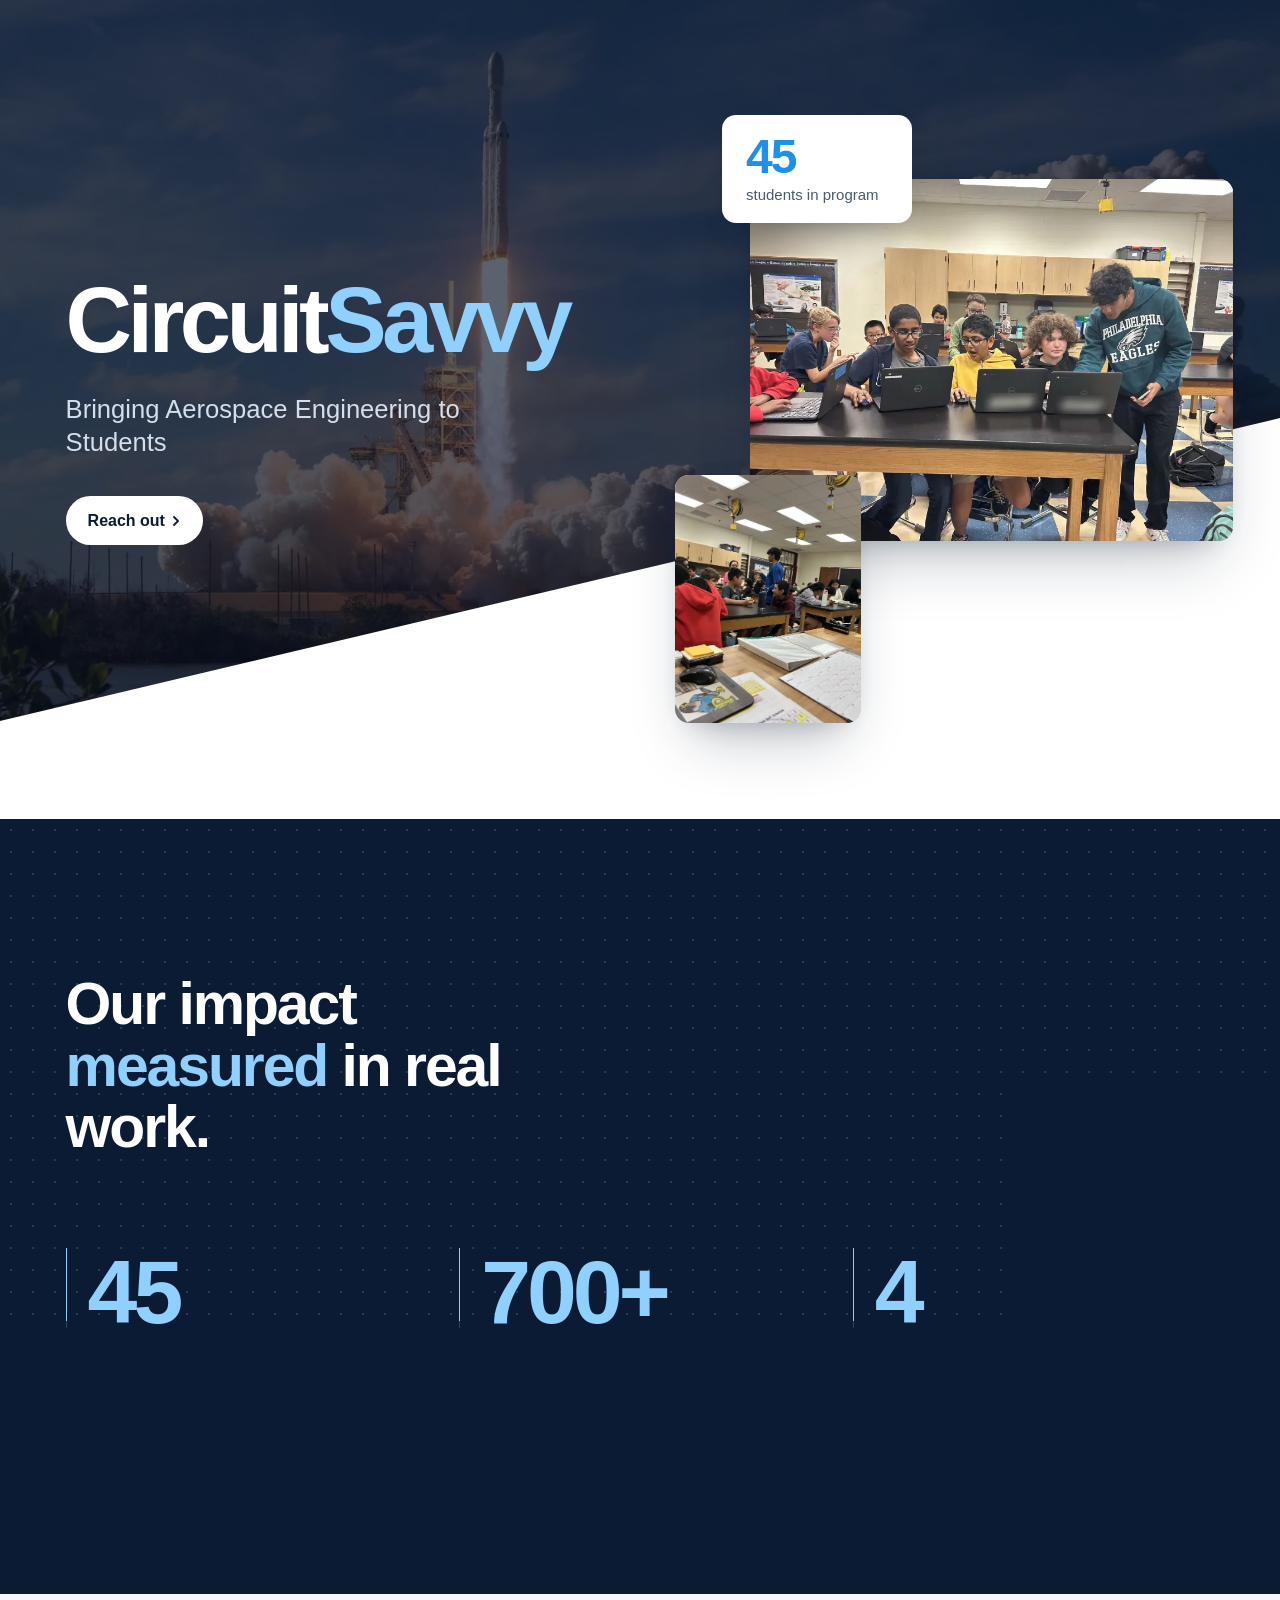
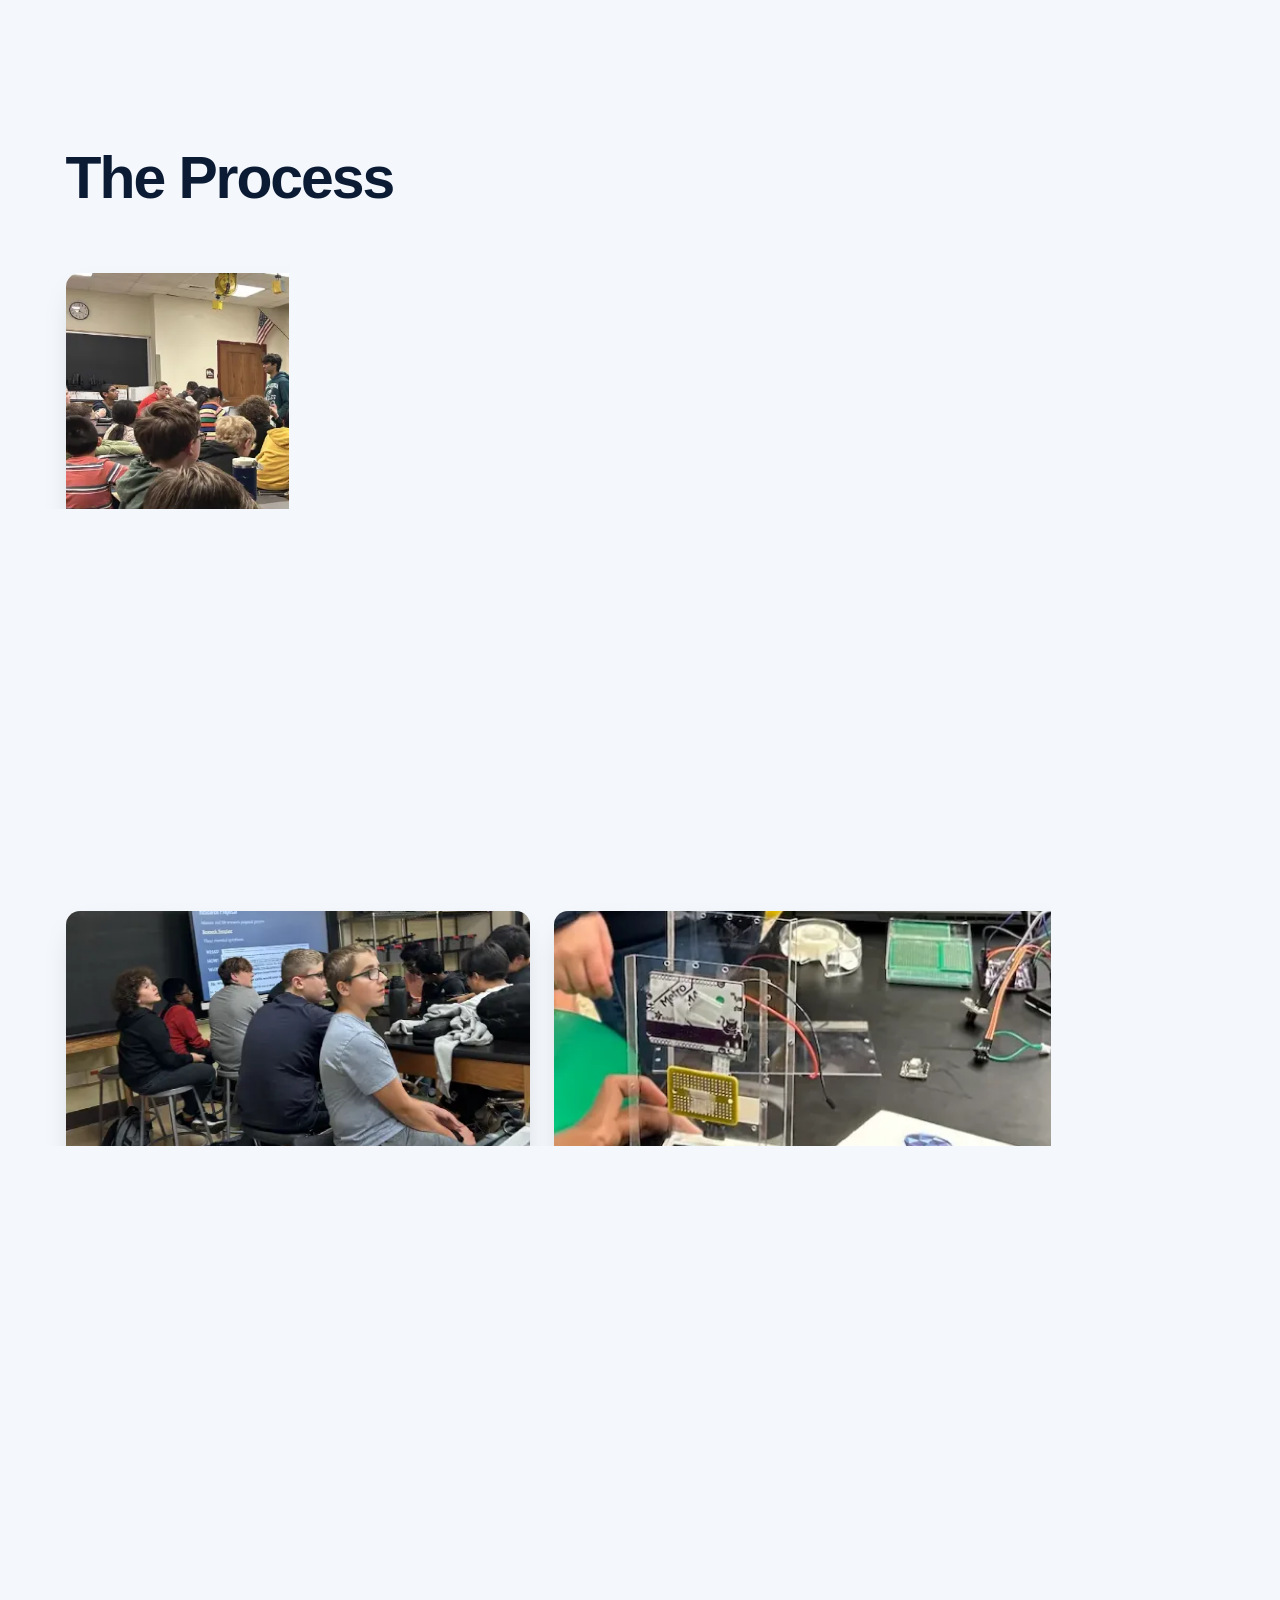
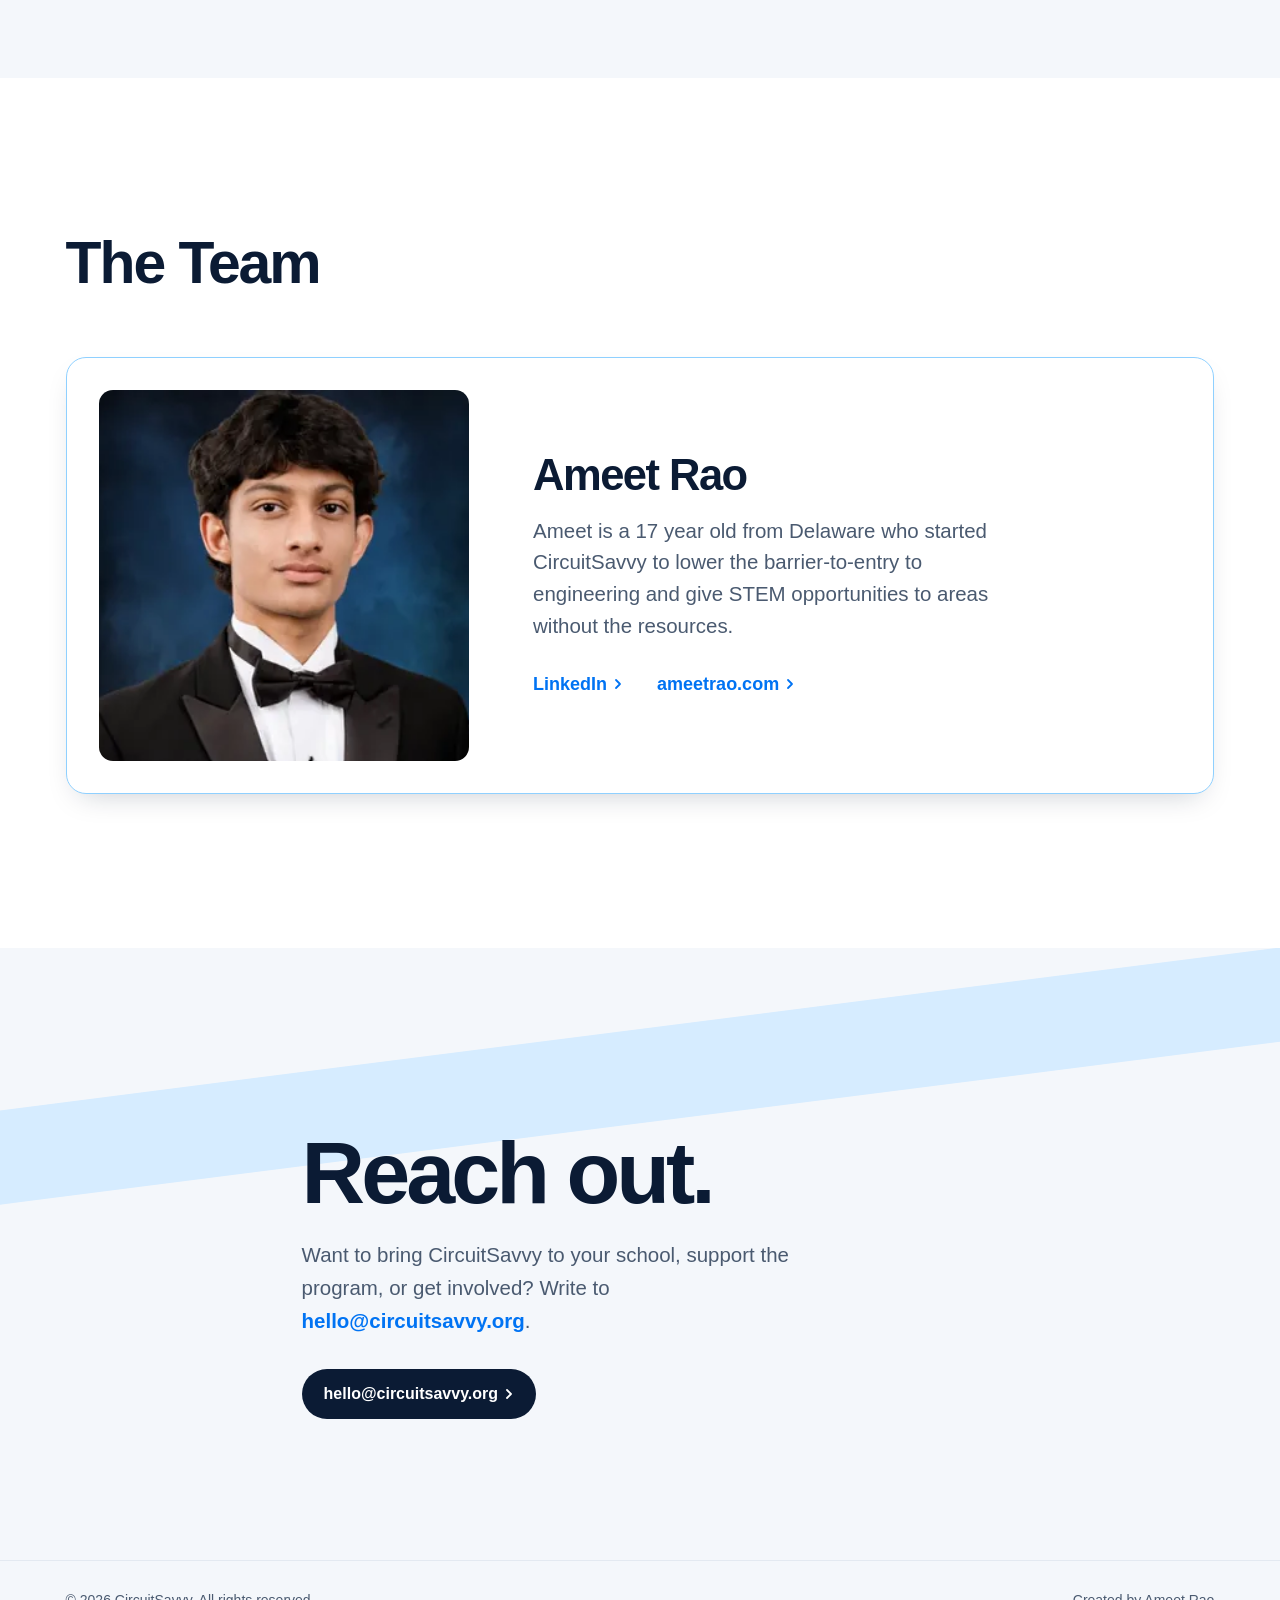
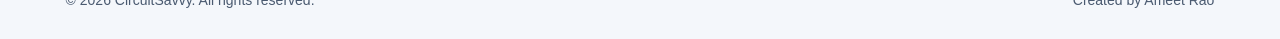
==== commit 0e1917f1: "Replace gradients with light blue; rocket launch hero background Hero uses a dimmed launch photo beh" ====
--- a/site/index.html
+++ b/site/index.html
@@ -39,18 +39,13 @@
   <main>
 
     <section class="hero" aria-labelledby="hero-title">
-      <div class="hero__sky" aria-hidden="true">
-        <span class="blob blob--a"></span>
-        <span class="blob blob--b"></span>
-        <span class="blob blob--c"></span>
-        <span class="blob blob--d"></span>
-      </div>
+      <div class="hero__sky" aria-hidden="true"></div>
 
       <div class="wrap hero__grid">
         <div class="hero__text">
-          <h1 id="hero-title">Circuit<span class="grad-text">Savvy</span></h1>
+          <h1 id="hero-title">Circuit<span class="accent">Savvy</span></h1>
           <p class="hero__sub">Bringing Aerospace Engineering to Students</p>
-          <a class="btn" href="#contact">Reach out <svg class="arrow" viewBox="0 0 10 10" aria-hidden="true"><path class="arrow__line" d="M0 5h7"/><path class="arrow__head" d="M1 1l4 4-4 4"/></svg></a>
+          <a class="btn btn--light" href="#contact">Reach out <svg class="arrow" viewBox="0 0 10 10" aria-hidden="true"><path class="arrow__line" d="M0 5h7"/><path class="arrow__head" d="M1 1l4 4-4 4"/></svg></a>
         </div>
 
         <div class="hero__stage" aria-hidden="true">
@@ -61,7 +56,7 @@
             <img src="images/lab-table-discussion.webp" width="486" height="649" alt="">
           </div></div>
           <div class="float float--stat"><div class="card card--stat">
-            <strong class="grad-text">45</strong>
+            <strong class="accent">45</strong>
             <span>students in program</span>
           </div></div>
         </div>
@@ -70,18 +65,18 @@
 
     <section class="impact" id="impact" aria-labelledby="impact-title">
       <div class="wrap">
-        <h2 id="impact-title" class="reveal">Our impact <span class="grad-text grad-text--light">measured</span> in real work.</h2>
+        <h2 id="impact-title" class="reveal">Our impact <span class="accent">measured</span> in real work.</h2>
         <dl class="stats">
           <div class="stat reveal">
-            <dd class="grad-text grad-text--light">45</dd>
+            <dd class="accent">45</dd>
             <dt>students in program</dt>
           </div>
           <div class="stat reveal">
-            <dd class="grad-text grad-text--light">700+</dd>
+            <dd class="accent">700+</dd>
             <dt>hours of learning across all students</dt>
           </div>
           <div class="stat reveal">
-            <dd class="grad-text grad-text--light">4</dd>
+            <dd class="accent">4</dd>
             <dt>NASA aerospace engineering proposals made</dt>
           </div>
         </dl>
@@ -146,11 +141,7 @@
     </section>
 
     <section class="contact" id="contact" aria-labelledby="contact-title">
-      <div class="contact__ribbon" aria-hidden="true">
-        <span class="blob blob--a"></span>
-        <span class="blob blob--c"></span>
-        <span class="blob blob--d"></span>
-      </div>
+      <div class="contact__ribbon" aria-hidden="true"></div>
       <div class="wrap contact__inner reveal">
         <h2 id="contact-title">Reach out.</h2>
         <p>Want to bring CircuitSavvy to your school, support the program, or get involved? Write to <a class="link link--inline" href="mailto:hello@circuitsavvy.org">hello@circuitsavvy.org</a>.</p>
--- a/site/styles.css
+++ b/site/styles.css
@@ -11,13 +11,10 @@
   --line: #E3E9F1;
 
   --blue: #0073F3;
-  --cyan: #19C3FF;
-  --orange: #FF6A1F;
-  --amber: #FFB547;
-  --indigo: #1D3FD8;
-
-  --grad: linear-gradient(100deg, var(--blue) 0%, var(--cyan) 45%, var(--orange) 100%);
-  --grad-light: linear-gradient(100deg, #6FB6FF 0%, var(--cyan) 40%, var(--amber) 100%);
+
+  --sky: #8FD0FF;          /* light blue: accents on dark */
+  --sky-deep: #1E90E8;     /* light blue that still reads on white */
+  --sky-pale: #D6ECFF;     /* light blue fills */
 
   --font: "Helvetica Neue", Helvetica, "Nimbus Sans", Arial, sans-serif;
   --radius: 14px;
@@ -59,13 +56,7 @@
   letter-spacing: -0.035em;
 }
 
-.grad-text {
-  background: var(--grad);
-  -webkit-background-clip: text;
-  background-clip: text;
-  color: transparent;
-}
-.grad-text--light { background-image: var(--grad-light); }
+.accent { color: var(--sky); }
 
 /* Buttons and links ------------------------------------------------------ */
 .arrow {
@@ -97,6 +88,8 @@
   transition: background-color 0.2s, transform 0.2s var(--ease), box-shadow 0.2s;
 }
 .btn:hover { background: var(--blue); box-shadow: 0 10px 24px -10px rgb(0 115 243 / 0.7); }
+.btn--light { background: #fff; color: var(--navy); }
+.btn--light:hover { background: var(--sky); color: var(--navy); box-shadow: none; }
 
 .link {
   display: inline-flex;
@@ -121,29 +114,17 @@
   inset: 0 0 12% 0;
   z-index: -1;
   overflow: hidden;
-  background: linear-gradient(120deg, #DCEBFF 0%, #BFE6FF 40%, #FFD9BF 100%);
+  background: var(--navy) url("images/hero-launch.webp") 50% 40% / cover no-repeat;
   clip-path: polygon(0 0, 100% 0, 100% 58%, 0 100%);
   animation: fade 1.2s ease both;
 }
-.hero__sky::after {            /* white veil so the headline always reads */
+.hero__sky::after {            /* dim the photo so the page stays in front */
   content: "";
   position: absolute;
   inset: 0;
-  background: linear-gradient(90deg, rgb(255 255 255 / 0.92) 0%, rgb(255 255 255 / 0.55) 38%, rgb(255 255 255 / 0) 62%);
-}
-
-.blob {
-  position: absolute;
-  width: 62vw;
-  aspect-ratio: 1;
-  border-radius: 50%;
-  opacity: 0.9;
-  will-change: transform;
-}
-.blob--a { background: radial-gradient(circle, var(--blue) 0%, rgb(0 115 243 / 0) 65%); top: -35%; right: -10%; animation: drift-a 22s ease-in-out infinite alternate; }
-.blob--b { background: radial-gradient(circle, var(--cyan) 0%, rgb(25 195 255 / 0) 65%); top: 10%; right: 25%; animation: drift-b 26s ease-in-out infinite alternate; }
-.blob--c { background: radial-gradient(circle, var(--orange) 0%, rgb(255 106 31 / 0) 65%); top: -10%; right: -30%; animation: drift-c 19s ease-in-out infinite alternate; }
-.blob--d { background: radial-gradient(circle, var(--amber) 0%, rgb(255 181 71 / 0) 65%); top: 30%; right: -5%; animation: drift-d 24s ease-in-out infinite alternate; }
+  background: rgb(8 18 36 / 0.66);
+}
+
 
 .hero__grid {
   display: grid;
@@ -159,6 +140,7 @@
   line-height: 1.02;
   letter-spacing: -0.05em;
   padding-bottom: 0.08em;       /* room for the descender of y */
+  color: #fff;
   animation: rise 1s var(--ease) 0.15s both;
 }
 .hero__sub {
@@ -166,7 +148,7 @@
   max-width: 30ch;
   font-size: clamp(1.25rem, 2vw, 1.625rem);
   line-height: 1.3;
-  color: var(--slate);
+  color: #D5DEEA;
   animation: rise 1s var(--ease) 0.3s both;
 }
 .hero .btn { margin-top: 36px; animation: rise 1s var(--ease) 0.45s both; }
@@ -200,6 +182,7 @@
   min-width: 190px;
 }
 .card--stat strong {
+  color: var(--sky-deep);
   font-size: 3rem;
   line-height: 1;
   font-weight: 700;
@@ -212,21 +195,16 @@
 .impact {
   position: relative;
   color: #fff;
-  background:
-    radial-gradient(60% 80% at 100% 0%, rgb(0 115 243 / 0.35), transparent 60%),
-    radial-gradient(40% 60% at 0% 100%, rgb(255 106 31 / 0.18), transparent 60%),
-    var(--navy);
+  background: var(--navy);
   padding-block: clamp(96px, 12vw, 160px);
   overflow: hidden;
 }
-.impact::before {              /* dot grid fading out toward the bottom */
+.impact::before {              /* dot grid */
   content: "";
   position: absolute;
   inset: 0;
   background-image: radial-gradient(rgb(255 255 255 / 0.14) 1px, transparent 1.5px);
   background-size: 22px 22px;
-  -webkit-mask-image: linear-gradient(180deg, #000 0%, transparent 75%);
-  mask-image: linear-gradient(180deg, #000 0%, transparent 75%);
   pointer-events: none;
 }
 .impact .wrap { position: relative; }
@@ -244,13 +222,15 @@
   flex-direction: column;
   padding-left: 22px;
 }
-.stat::before {                /* thin rule with a bright top segment */
+.stat::before,
+.stat::after {                 /* thin rule with a light-blue top segment */
   content: "";
   position: absolute;
   left: 0; top: 0; bottom: 0;
   width: 1px;
-  background: linear-gradient(180deg, var(--cyan) 0 38%, rgb(255 255 255 / 0.16) 38%);
-}
+  background: rgb(255 255 255 / 0.16);
+}
+.stat::after { bottom: 62%; background: var(--sky); }
 .stat dd {
   order: 1;
   font-size: clamp(3.5rem, 7vw, 6rem);
@@ -308,8 +288,8 @@
   width: 36px;
   height: 36px;
   border-radius: 50%;
-  background: var(--grad);
-  color: #fff;
+  background: var(--sky-pale);
+  color: var(--navy);
   font-size: 1rem;
   font-weight: 700;
 }
@@ -332,8 +312,8 @@
   margin-top: clamp(40px, 5vw, 64px);
   padding: clamp(20px, 3vw, 32px);
   border-radius: calc(var(--radius) + 6px);
-  background: linear-gradient(#fff, #fff) padding-box, var(--grad) border-box;
-  border: 1.5px solid transparent;
+  background: #fff;
+  border: 1.5px solid var(--sky);
   box-shadow: var(--shadow-sm);
 }
 .member__photo {
@@ -366,16 +346,15 @@
   background: var(--bg-soft);
   overflow: hidden;
 }
-.contact__ribbon {             /* the hero's gradient returns as a slanted band */
+.contact__ribbon {             /* slanted light-blue band */
   position: absolute;
   left: 0; right: 0; top: 0;
   height: 70%;
   z-index: -1;
   overflow: hidden;
-  background: linear-gradient(120deg, #DCEBFF 0%, #BFE6FF 40%, #FFD9BF 100%);
+  background: var(--sky-pale);
   clip-path: polygon(0 38%, 100% 0, 100% 22%, 0 60%);
 }
-.contact__ribbon .blob { width: 50vw; }
 .contact__inner { max-width: 760px; }
 .contact h2 { font-size: clamp(3rem, 7vw, 5.5rem); letter-spacing: -0.045em; }
 .contact p { margin-top: 20px; font-size: clamp(1.125rem, 1.6vw, 1.375rem); color: var(--slate); max-width: 44ch; }
@@ -396,10 +375,6 @@
 @keyframes rise { from { opacity: 0; transform: translateY(24px); } }
 @keyframes card-in { from { opacity: 0; transform: translateY(60px) scale(0.96); } }
 @keyframes bob { 50% { transform: translateY(-10px); } }
-@keyframes drift-a { to { transform: translate(-18vw, 12vh) scale(1.15); } }
-@keyframes drift-b { to { transform: translate(14vw, -10vh) scale(0.85); } }
-@keyframes drift-c { to { transform: translate(-10vw, 18vh) scale(1.2); } }
-@keyframes drift-d { to { transform: translate(-22vw, -8vh) scale(0.9); } }
 @keyframes reveal { from { opacity: 0; transform: translateY(40px); } }
 
 /* Scroll reveals only where the browser supports scroll-driven animation;
@@ -426,7 +401,6 @@
     height: clamp(300px, 62vw, 460px);
   }
   .hero__sky { bottom: 30%; clip-path: polygon(0 0, 100% 0, 100% 70%, 0 100%); }
-  .hero__sky::after { background: linear-gradient(180deg, rgb(255 255 255 / 0.9) 0%, rgb(255 255 255 / 0.4) 45%, rgb(255 255 255 / 0) 70%); }
   .step, .step--wide { grid-column: 1 / -1; }
 }
 
@@ -437,7 +411,8 @@
   .float--side { left: 0; width: 38%; bottom: -12%; }
   .float--stat { top: -12%; left: auto; right: 4%; }
   .card--stat { min-width: 0; padding: 12px 16px; }
-  .card--stat strong { font-size: 2.25rem; }
+  .card--stat strong {
+  color: var(--sky-deep); font-size: 2.25rem; }
   .card--stat span { font-size: 0.8125rem; }
   .stats { grid-template-columns: 1fr; }
   .member { grid-template-columns: 1fr; }
